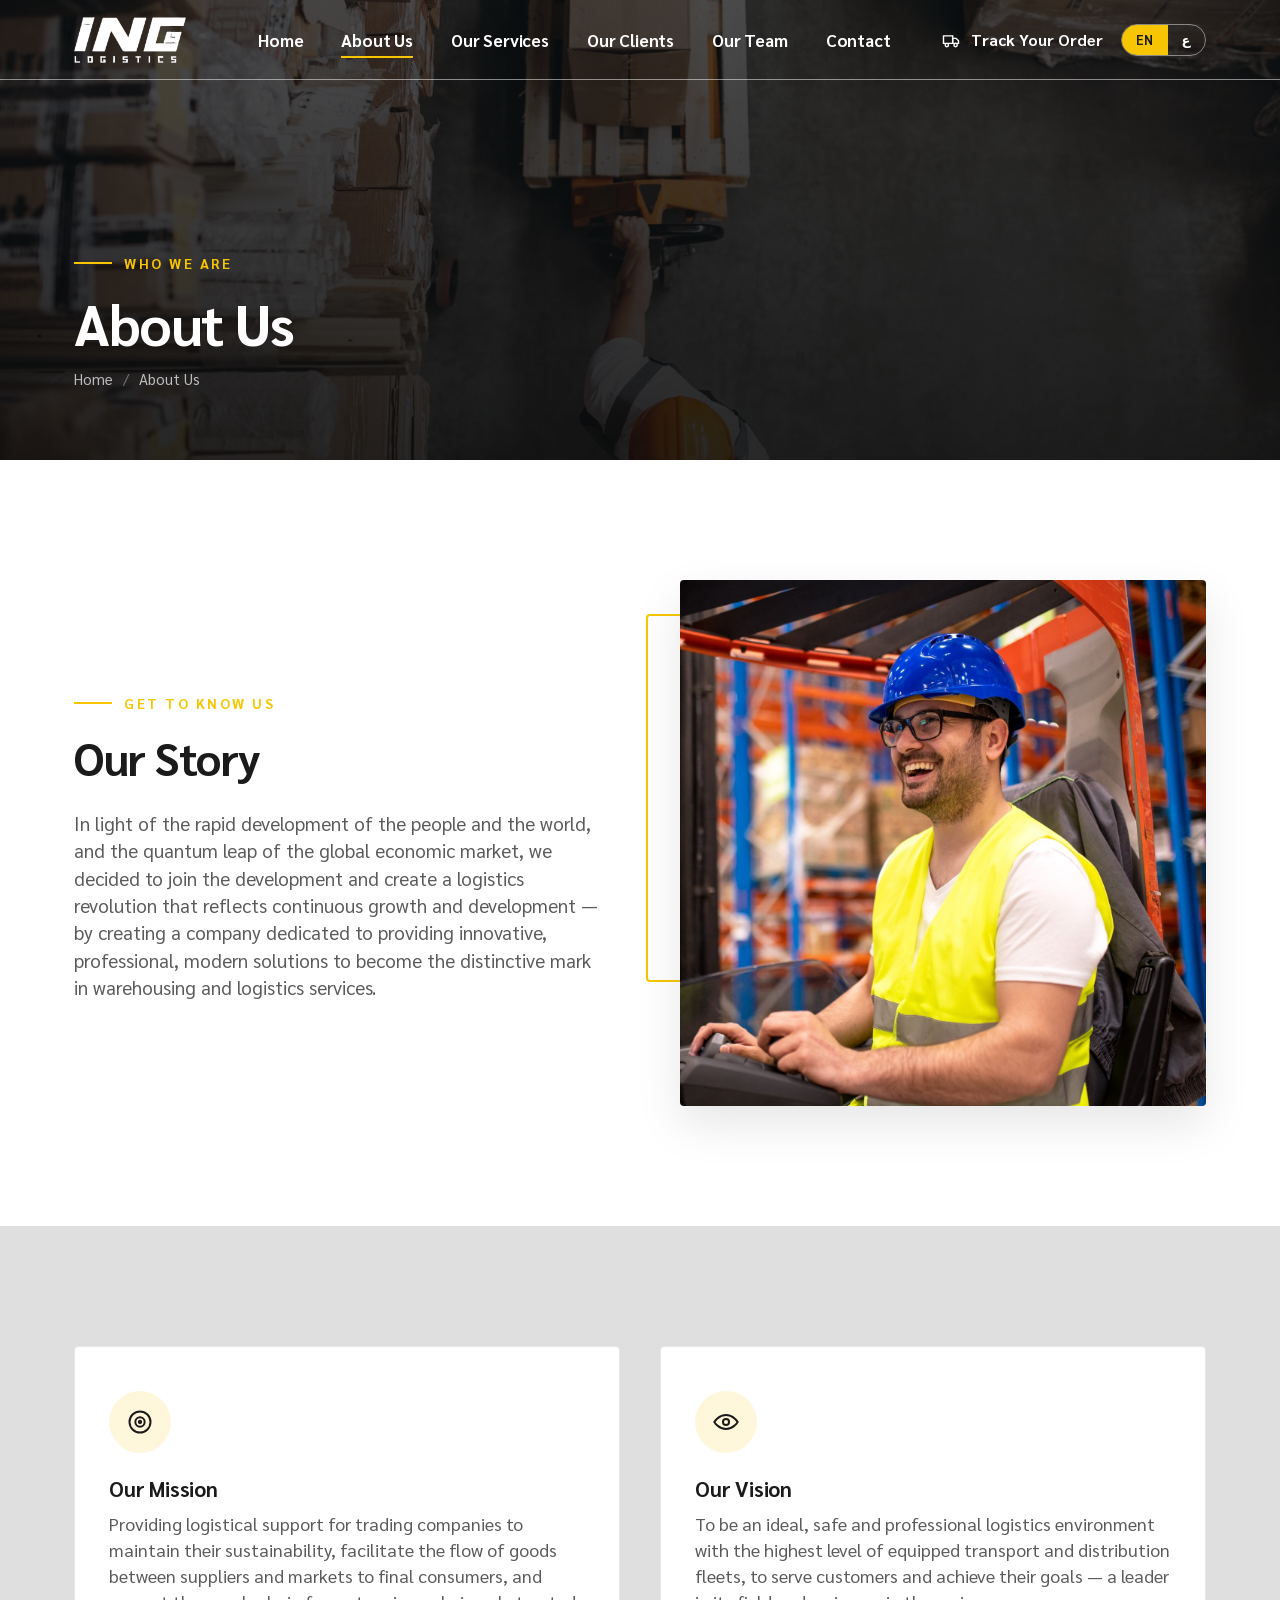
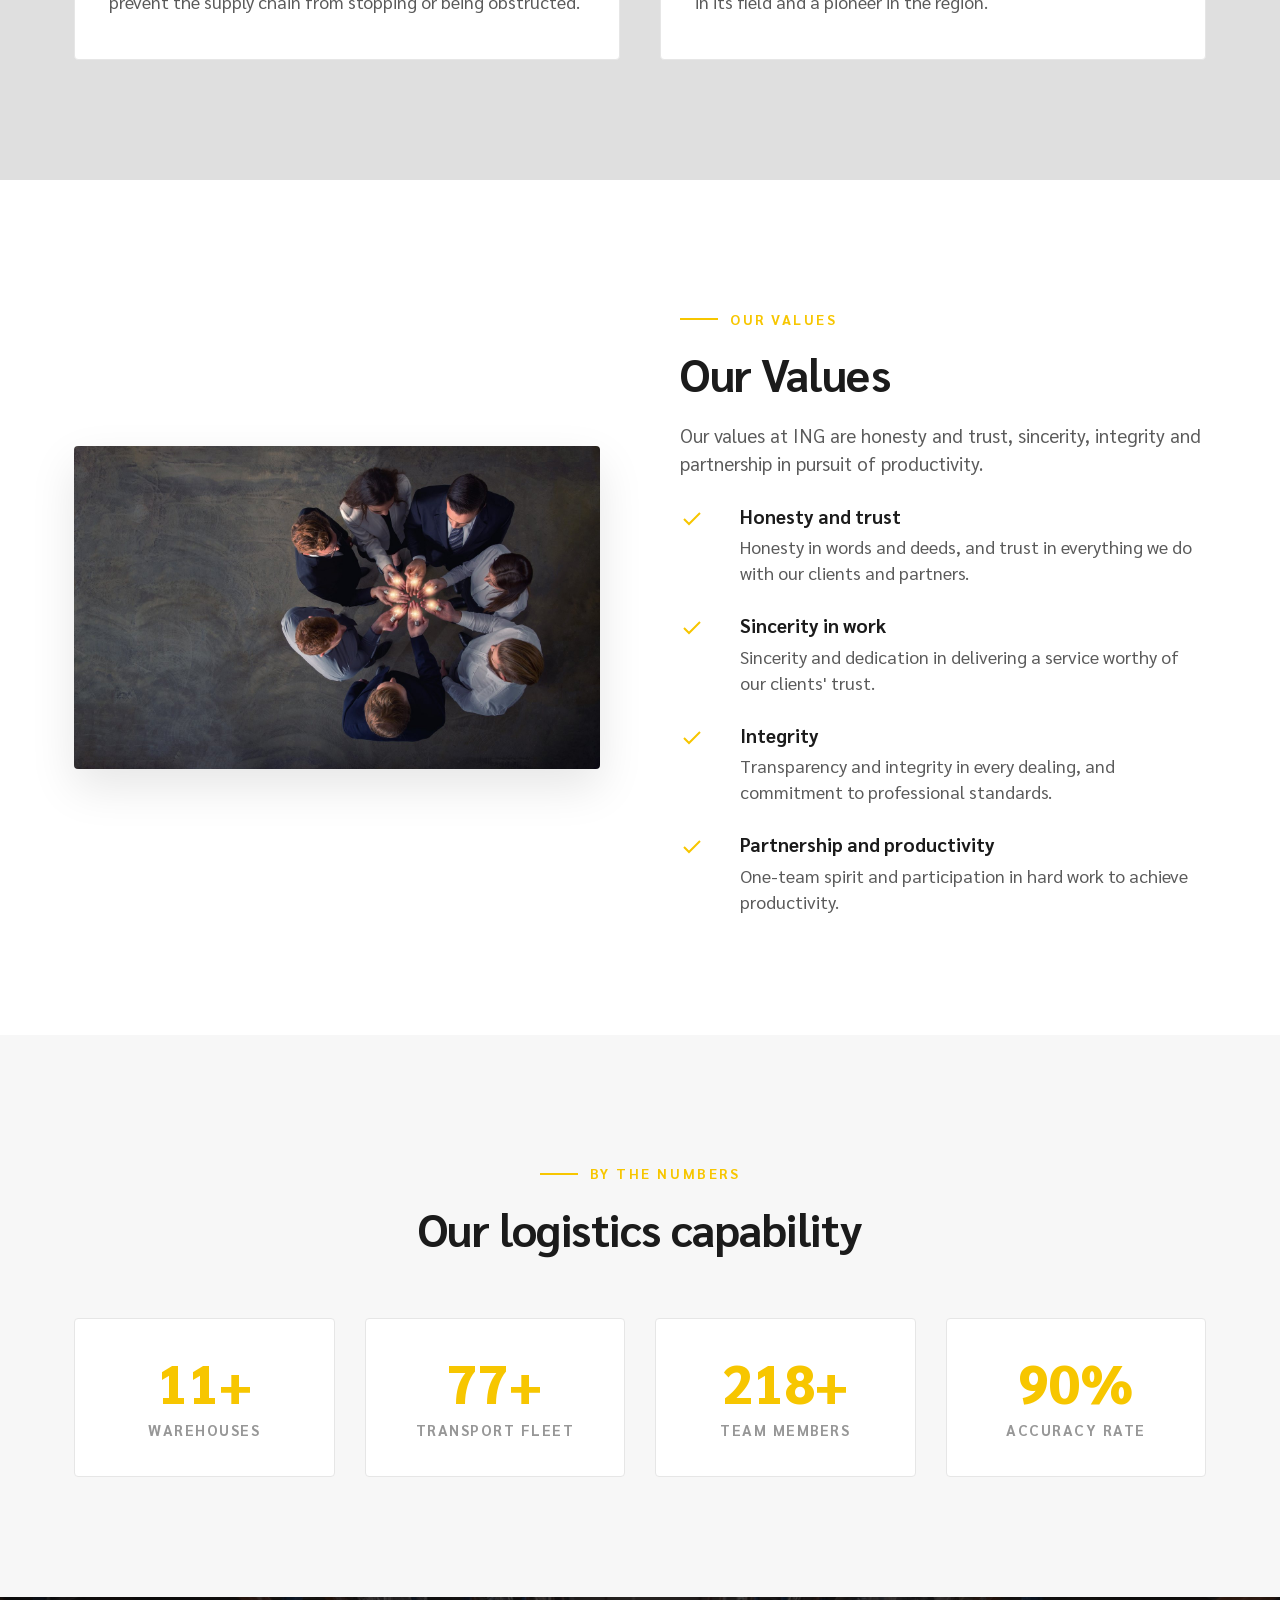
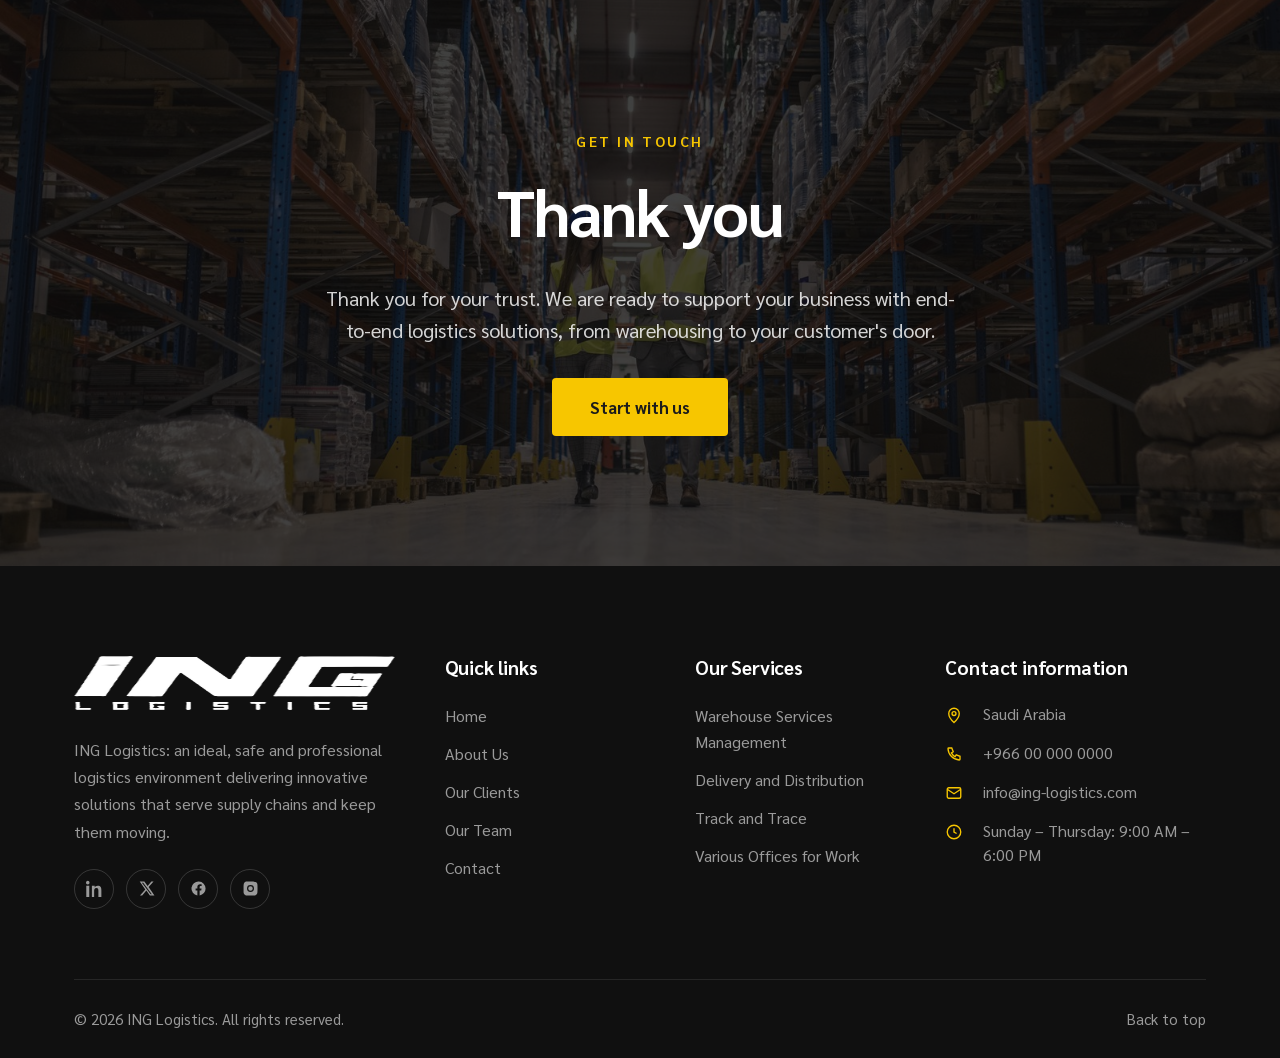
==== about-us.html @ fdd550eb "Rebuild ing-logistics.com as a static site from the company brochure Six dependency-free pages (no b" ====
<!DOCTYPE html>
<html lang="en" dir="ltr" data-lang="en">
<head>
<meta charset="utf-8">
<meta name="viewport" content="width=device-width, initial-scale=1">
<title>About Us — ING Logistics</title>
<meta name="description" content="The story, mission, vision and values behind ING Logistics: honest, professional and safe logistics services.">
<link rel="icon" href="assets/logo/favicon.png" type="image/png">
<link rel="apple-touch-icon" href="assets/logo/favicon.png">
<link rel="stylesheet" href="assets/css/fonts-sarabun.css">
<link rel="stylesheet" href="assets/css/fonts-cairo.css">
<link rel="stylesheet" href="assets/css/style.css">
</head>
<body>

<a class="skip-link" href="#main" data-i18n="nav.skip">Skip to content</a>

<!-- ============================== HEADER ============================== -->
<header class="header">
  <div class="header__inner">
    <a class="header__logo" href="index.html" aria-label="ING Logistics — home">
      <img class="logo-light" src="assets/logo/ing-logo-light.png" alt="ING Logistics" width="389" height="160">
      <img class="logo-dark" src="assets/logo/ing-logo-dark.png" alt="" width="389" height="160" aria-hidden="true">
    </a>

    <nav class="nav" aria-label="Primary">
      <ul class="nav__list">
        <li class="nav__item"><a class="nav__link" href="index.html" data-i18n="nav.home">Home</a></li>
        <li class="nav__item is-current"><a class="nav__link" href="about-us.html" data-i18n="nav.about">About Us</a></li>
        <li class="nav__item"><a class="nav__link" href="our-services.html" data-i18n="nav.services">Our Services</a></li>
        <li class="nav__item"><a class="nav__link" href="our-clients.html" data-i18n="nav.clients">Our Clients</a></li>
        <li class="nav__item"><a class="nav__link" href="our-team.html" data-i18n="nav.team">Our Team</a></li>
        <li class="nav__item"><a class="nav__link" href="get-in-touch.html" data-i18n="nav.contact">Contact</a></li>
      </ul>
    </nav>

    <div class="header__actions">
      <div class="header__action header__action--track" tabindex="0" role="button" aria-haspopup="true">
        <svg viewBox="0 0 24 24" fill="none" stroke="currentColor" stroke-width="1.7" aria-hidden="true">
          <path d="M3 7h11v9H3z"/><path d="M14 10h4l3 3v3h-7z"/><circle cx="7" cy="18" r="2"/><circle cx="17.5" cy="18" r="2"/>
        </svg>
        <span data-i18n="header.track">Track Your Order</span>
        <div class="track-panel">
          <strong class="track-panel__title" data-i18n="header.trackTitle">Track your order</strong>
          <p data-i18n="header.trackText">Follow your shipment from receipt to delivery.</p>
          <form class="form" onsubmit="return false">
            <label class="field">
              <span class="visually-hidden" data-i18n="header.trackTitle">Track your order</span>
              <input type="text" placeholder="Tracking number" data-i18n-placeholder="header.trackPlaceholder">
            </label>
            <button class="btn" type="submit" data-i18n="header.trackButton">Track now</button>
          </form>
        </div>
      </div>

      <div class="lang-toggle" role="group" aria-label="Language">
        <button type="button" data-lang-btn="en" aria-pressed="true" data-i18n-aria="header.langLabel">EN</button>
        <button type="button" data-lang-btn="ar" aria-pressed="false">ع</button>
      </div>

      <button class="header__burger" type="button" aria-expanded="false" aria-label="Menu" data-i18n-aria="nav.menu">
        <span></span><span></span><span></span>
      </button>
    </div>
  </div>
</header>

<main id="main">

  <section class="page-head" style="background-image:url('assets/img/services-hero.jpg')">
    <div class="page-head__inner container">
      <span class="eyebrow" data-i18n="about.eyebrow">Who we are</span>
      <h1 class="page-head__title" data-i18n="about.title">About Us</h1>
      <nav class="breadcrumb" aria-label="Breadcrumb">
        <a href="index.html" data-i18n="breadcrumb.home">Home</a>
        <span class="breadcrumb__sep">/</span>
        <span aria-current="page" data-i18n="about.title">About Us</span>
      </nav>
    </div>
  </section>

  <section class="section">
    <div class="container">
      <div class="split split--reverse">
        <div class="split__media split__media--offset" data-reveal>
          <img src="assets/img/story.jpg" alt="ING Logistics operations" width="1400" height="1400" loading="lazy">
        </div>
        <div class="split__body" data-reveal data-reveal-delay="120">
          <div class="section-head">
            <span class="eyebrow" data-i18n="story.eyebrow">Get to know us</span>
            <h2 data-i18n="story.title">Our Story</h2>
          </div>
          <p data-i18n="story.text">In light of the rapid development of the people and the world, and the quantum leap of the global economic market, we decided to join the development and create a logistics revolution that reflects continuous growth and development — by creating a company dedicated to providing innovative, professional, modern solutions to become the distinctive mark in warehousing and logistics services.</p>
        </div>
      </div>
    </div>
  </section>
  <section class="section section--band">
    <div class="container">
      <div class="cards" style="grid-template-columns:repeat(2,1fr);gap:40px">
        <article class="card" data-reveal>
          <div class="card__icon">
            <svg viewBox="0 0 24 24" fill="none" stroke="currentColor" stroke-width="1.7" aria-hidden="true">
              <circle cx="12" cy="12" r="9"/><circle cx="12" cy="12" r="4"/><circle cx="12" cy="12" r="1" fill="currentColor"/>
            </svg>
          </div>
          <h3 data-i18n="mission.title">Our Mission</h3>
          <p data-i18n="mission.text">Providing logistical support for trading companies to maintain their sustainability, facilitate the flow of goods between suppliers and markets to final consumers, and prevent the supply chain from stopping or being obstructed.</p>
        </article>
        <article class="card" data-reveal data-reveal-delay="120">
          <div class="card__icon">
            <svg viewBox="0 0 24 24" fill="none" stroke="currentColor" stroke-width="1.7" aria-hidden="true">
              <path d="M2 12s3.6-6 10-6 10 6 10 6-3.6 6-10 6-10-6-10-6z"/><circle cx="12" cy="12" r="2.6"/>
            </svg>
          </div>
          <h3 data-i18n="vision.title">Our Vision</h3>
          <p data-i18n="vision.text">To be an ideal, safe and professional logistics environment with the highest level of equipped transport and distribution fleets, to serve customers and achieve their goals — a leader in its field and a pioneer in the region.</p>
        </article>
      </div>
    </div>
  </section>
  <section class="section">
    <div class="container">
      <div class="split">
        <div class="split__media" data-reveal>
          <img src="assets/img/values.jpg" alt="Warehouse operations at ING Logistics" width="1920" height="1177" loading="lazy">
        </div>
        <div class="split__body" data-reveal data-reveal-delay="120">
          <div class="section-head">
            <span class="eyebrow" data-i18n="values.eyebrow">Our Values</span>
            <h2 data-i18n="values.title">Our Values</h2>
            <p data-i18n="values.text">Our values at ING are honesty and trust, sincerity, integrity and partnership in pursuit of productivity.</p>
          </div>
          <ul class="value-list">
            <li>
              <svg viewBox="0 0 24 24" fill="none" stroke="currentColor" stroke-width="2" aria-hidden="true"><path d="M20 6L9 17l-5-5"/></svg>
              <div><strong data-i18n="values.item1.title">Honesty and trust</strong>
              <span data-i18n="values.item1.text">Honesty in words and deeds, and trust in everything we do with our clients and partners.</span></div>
            </li>
            <li>
              <svg viewBox="0 0 24 24" fill="none" stroke="currentColor" stroke-width="2" aria-hidden="true"><path d="M20 6L9 17l-5-5"/></svg>
              <div><strong data-i18n="values.item2.title">Sincerity in work</strong>
              <span data-i18n="values.item2.text">Sincerity and dedication in delivering a service worthy of our clients' trust.</span></div>
            </li>
            <li>
              <svg viewBox="0 0 24 24" fill="none" stroke="currentColor" stroke-width="2" aria-hidden="true"><path d="M20 6L9 17l-5-5"/></svg>
              <div><strong data-i18n="values.item3.title">Integrity</strong>
              <span data-i18n="values.item3.text">Transparency and integrity in every dealing, and commitment to professional standards.</span></div>
            </li>
            <li>
              <svg viewBox="0 0 24 24" fill="none" stroke="currentColor" stroke-width="2" aria-hidden="true"><path d="M20 6L9 17l-5-5"/></svg>
              <div><strong data-i18n="values.item4.title">Partnership and productivity</strong>
              <span data-i18n="values.item4.text">One-team spirit and participation in hard work to achieve productivity.</span></div>
            </li>
          </ul>
        </div>
      </div>
    </div>
  </section>
  <section class="section section--soft">
    <div class="container">
      <div class="section-head section-head--center" data-reveal>
        <span class="eyebrow" data-i18n="stats.eyebrow">By the numbers</span>
        <h2 data-i18n="stats.title">Our logistics capability</h2>
      </div>
      <div class="stats">
        <div class="stat" data-reveal>
          <div class="stat__value"><span data-count-to="12"></span><span>+</span></div>
          <div class="stat__label" data-i18n="stats.value1">Warehouses</div>
        </div>
        <div class="stat" data-reveal data-reveal-delay="90">
          <div class="stat__value"><span data-count-to="85"></span><span>+</span></div>
          <div class="stat__label" data-i18n="stats.value2">Transport fleet</div>
        </div>
        <div class="stat" data-reveal data-reveal-delay="180">
          <div class="stat__value"><span data-count-to="240"></span><span>+</span></div>
          <div class="stat__label" data-i18n="stats.value3">Team members</div>
        </div>
        <div class="stat" data-reveal data-reveal-delay="270">
          <div class="stat__value"><span data-count-to="99"></span><span>%</span></div>
          <div class="stat__label" data-i18n="stats.value4">Accuracy rate</div>
        </div>
      </div>
    </div>
  </section>
  <section class="band" style="background-image:url('assets/img/cta.jpg')">
    <div class="band__inner container" data-reveal>
      <span class="eyebrow eyebrow--plain" data-i18n="contact.eyebrow">Get in touch</span>
      <blockquote data-i18n="cta.title" style="font-size:64px">Thank you</blockquote>
      <p class="lead" style="color:rgba(255,255,255,.82);max-width:640px;margin:0 auto 32px" data-i18n="cta.text">Thank you for your trust. We are ready to support your business with end-to-end logistics solutions, from warehousing to your customer's door.</p>
      <a class="btn" href="get-in-touch.html" data-i18n="cta.button">Start with us</a>
    </div>
  </section>
</main>

<!-- ============================== FOOTER ============================== -->
<footer class="footer">
  <div class="container">
    <div class="footer__grid">
      <div>
        <img class="footer__logo" src="assets/logo/ing-logo-light.png" alt="ING Logistics" width="389" height="160" loading="lazy">
        <p data-i18n="footer.about">ING Logistics: an ideal, safe and professional logistics environment delivering innovative solutions that serve supply chains and keep them moving.</p>
        <div class="socials" style="margin-top:24px">
          <a href="#" aria-label="LinkedIn"><svg viewBox="0 0 24 24" fill="currentColor" aria-hidden="true"><path d="M4.98 3.5A2.5 2.5 0 1 1 0 3.5a2.5 2.5 0 0 1 4.98 0zM.4 8.2h4.2V24H.4zM8.3 8.2h4v2.2h.1c.6-1.1 2-2.4 4.1-2.4 4.4 0 5.2 2.9 5.2 6.6V24h-4.2v-8.3c0-2 0-4.5-2.8-4.5s-3.2 2.2-3.2 4.4V24H8.3z"/></svg></a>
          <a href="#" aria-label="X"><svg viewBox="0 0 24 24" fill="currentColor" aria-hidden="true"><path d="M18.9 2H22l-7 8 8.2 12h-6.4l-5-7.3L5.9 22H2.8l7.5-8.6L2.4 2h6.6l4.5 6.6zM17.8 20h1.7L7.3 3.8H5.5z"/></svg></a>
          <a href="#" aria-label="Facebook"><svg viewBox="0 0 24 24" fill="currentColor" aria-hidden="true"><path d="M22 12a10 10 0 1 0-11.6 9.9v-7H7.9V12h2.5V9.8c0-2.5 1.5-3.9 3.8-3.9 1.1 0 2.2.2 2.2.2v2.4h-1.2c-1.2 0-1.6.8-1.6 1.6V12h2.7l-.4 2.9h-2.3v7A10 10 0 0 0 22 12z"/></svg></a>
          <a href="#" aria-label="Instagram"><svg viewBox="0 0 24 24" fill="currentColor" aria-hidden="true"><path d="M12 2.2c3.2 0 3.6 0 4.9.1 1.2.1 1.8.3 2.2.4.6.2 1 .5 1.4.9.4.4.7.8.9 1.4.2.4.3 1 .4 2.2.1 1.3.1 1.7.1 4.9s0 3.6-.1 4.9c-.1 1.2-.3 1.8-.4 2.2-.2.6-.5 1-.9 1.4-.4.4-.8.7-1.4.9-.4.2-1 .3-2.2.4-1.3.1-1.7.1-4.9.1s-3.6 0-4.9-.1c-1.2-.1-1.8-.3-2.2-.4-.6-.2-1-.5-1.4-.9-.4-.4-.7-.8-.9-1.4-.2-.4-.3-1-.4-2.2C2.2 15.6 2.2 15.2 2.2 12s0-3.6.1-4.9c.1-1.2.3-1.8.4-2.2.2-.6.5-1 .9-1.4.4-.4.8-.7 1.4-.9.4-.2 1-.3 2.2-.4C8.4 2.2 8.8 2.2 12 2.2zm0 4.9a4.9 4.9 0 1 0 0 9.8 4.9 4.9 0 0 0 0-9.8zm0 8.1a3.2 3.2 0 1 1 0-6.4 3.2 3.2 0 0 1 0 6.4zm6.2-8.3a1.1 1.1 0 1 1-2.3 0 1.1 1.1 0 0 1 2.3 0z"/></svg></a>
        </div>
      </div>

      <div>
        <h3 data-i18n="footer.linksTitle">Quick links</h3>
        <ul class="footer__links">
          <li><a href="index.html" data-i18n="nav.home">Home</a></li>
          <li><a href="about-us.html" data-i18n="nav.about">About Us</a></li>
          <li><a href="our-clients.html" data-i18n="nav.clients">Our Clients</a></li>
          <li><a href="our-team.html" data-i18n="nav.team">Our Team</a></li>
          <li><a href="get-in-touch.html" data-i18n="nav.contact">Contact</a></li>
        </ul>
      </div>

      <div>
        <h3 data-i18n="footer.servicesTitle">Our Services</h3>
        <ul class="footer__links">
          <li><a href="our-services.html#warehouse" data-i18n="warehouse.title">Warehouse Services Management</a></li>
          <li><a href="our-services.html#delivery" data-i18n="delivery.title">Delivery and Distribution</a></li>
          <li><a href="our-services.html#track" data-i18n="track.title">Track and Trace</a></li>
          <li><a href="our-services.html#offices" data-i18n="offices.title">Various Offices for Work</a></li>
        </ul>
      </div>

      <div>
        <h3 data-i18n="footer.contactTitle">Contact information</h3>
        <ul class="footer__contact">
          <li>
            <svg viewBox="0 0 24 24" fill="none" stroke="currentColor" stroke-width="1.8" aria-hidden="true"><path d="M12 22s7-6.2 7-12a7 7 0 1 0-14 0c0 5.8 7 12 7 12z"/><circle cx="12" cy="10" r="2.6"/></svg>
            <span data-i18n="contact.address">Saudi Arabia</span>
          </li>
          <li>
            <svg viewBox="0 0 24 24" fill="none" stroke="currentColor" stroke-width="1.8" aria-hidden="true"><path d="M5 4h4l2 5-2.5 1.5a12 12 0 0 0 5 5L15 13l5 2v4a1 1 0 0 1-1 1A16 16 0 0 1 4 5a1 1 0 0 1 1-1z"/></svg>
            <a href="tel:+966000000000" dir="ltr">+966 00 000 0000</a>
          </li>
          <li>
            <svg viewBox="0 0 24 24" fill="none" stroke="currentColor" stroke-width="1.8" aria-hidden="true"><rect x="3" y="5" width="18" height="14" rx="2"/><path d="M3 7l9 6 9-6"/></svg>
            <a href="mailto:info@ing-logistics.com" dir="ltr">info@ing-logistics.com</a>
          </li>
          <li>
            <svg viewBox="0 0 24 24" fill="none" stroke="currentColor" stroke-width="1.8" aria-hidden="true"><circle cx="12" cy="12" r="9"/><path d="M12 7v5l3.5 2"/></svg>
            <span data-i18n="contact.hours">Sunday – Thursday: 9:00 AM – 6:00 PM</span>
          </li>
        </ul>
      </div>
    </div>

    <div class="footer__bottom">
      <span>&copy; <span data-year>2026</span> ING Logistics. <span data-i18n="footer.copyright">All rights reserved.</span></span>
      <a href="#main" data-i18n="footer.backToTop">Back to top</a>
    </div>
  </div>
</footer>

<button class="to-top" type="button" aria-label="Back to top" data-i18n-aria="footer.backToTop">
  <svg viewBox="0 0 24 24" fill="none" stroke="currentColor" stroke-width="2" aria-hidden="true"><path d="M12 19V5M5 12l7-7 7 7"/></svg>
</button>

<script src="assets/js/i18n.js"></script>
<script src="assets/js/main.js"></script>
</body>
</html>
---- assets/css/fonts-sarabun.css ----
@font-face {
  font-family: 'Sarabun';
  font-style: normal;
  font-weight: 300;
  font-display: swap;
  src: url(../fonts/sarabun/sarabun-00.woff2) format('woff2');
  unicode-range: U+02D7, U+0303, U+0331, U+0E01-0E5B, U+200C-200D, U+25CC;
}
@font-face {
  font-family: 'Sarabun';
  font-style: normal;
  font-weight: 300;
  font-display: swap;
  src: url(../fonts/sarabun/sarabun-01.woff2) format('woff2');
  unicode-range: U+0102-0103, U+0110-0111, U+0128-0129, U+0168-0169, U+01A0-01A1, U+01AF-01B0, U+0300-0301, U+0303-0304, U+0308-0309, U+0323, U+0329, U+1EA0-1EF9, U+20AB;
}
@font-face {
  font-family: 'Sarabun';
  font-style: normal;
  font-weight: 300;
  font-display: swap;
  src: url(../fonts/sarabun/sarabun-02.woff2) format('woff2');
  unicode-range: U+0100-02BA, U+02BD-02C5, U+02C7-02CC, U+02CE-02D7, U+02DD-02FF, U+0304, U+0308, U+0329, U+1D00-1DBF, U+1E00-1E9F, U+1EF2-1EFF, U+2020, U+20A0-20AB, U+20AD-20C0, U+2113, U+2C60-2C7F, U+A720-A7FF;
}
@font-face {
  font-family: 'Sarabun';
  font-style: normal;
  font-weight: 300;
  font-display: swap;
  src: url(../fonts/sarabun/sarabun-03.woff2) format('woff2');
  unicode-range: U+0000-00FF, U+0131, U+0152-0153, U+02BB-02BC, U+02C6, U+02DA, U+02DC, U+0304, U+0308, U+0329, U+2000-206F, U+20AC, U+2122, U+2191, U+2193, U+2212, U+2215, U+FEFF, U+FFFD;
}
@font-face {
  font-family: 'Sarabun';
  font-style: normal;
  font-weight: 400;
  font-display: swap;
  src: url(../fonts/sarabun/sarabun-04.woff2) format('woff2');
  unicode-range: U+02D7, U+0303, U+0331, U+0E01-0E5B, U+200C-200D, U+25CC;
}
@font-face {
  font-family: 'Sarabun';
  font-style: normal;
  font-weight: 400;
  font-display: swap;
  src: url(../fonts/sarabun/sarabun-05.woff2) format('woff2');
  unicode-range: U+0102-0103, U+0110-0111, U+0128-0129, U+0168-0169, U+01A0-01A1, U+01AF-01B0, U+0300-0301, U+0303-0304, U+0308-0309, U+0323, U+0329, U+1EA0-1EF9, U+20AB;
}
@font-face {
  font-family: 'Sarabun';
  font-style: normal;
  font-weight: 400;
  font-display: swap;
  src: url(../fonts/sarabun/sarabun-06.woff2) format('woff2');
  unicode-range: U+0100-02BA, U+02BD-02C5, U+02C7-02CC, U+02CE-02D7, U+02DD-02FF, U+0304, U+0308, U+0329, U+1D00-1DBF, U+1E00-1E9F, U+1EF2-1EFF, U+2020, U+20A0-20AB, U+20AD-20C0, U+2113, U+2C60-2C7F, U+A720-A7FF;
}
@font-face {
  font-family: 'Sarabun';
  font-style: normal;
  font-weight: 400;
  font-display: swap;
  src: url(../fonts/sarabun/sarabun-07.woff2) format('woff2');
  unicode-range: U+0000-00FF, U+0131, U+0152-0153, U+02BB-02BC, U+02C6, U+02DA, U+02DC, U+0304, U+0308, U+0329, U+2000-206F, U+20AC, U+2122, U+2191, U+2193, U+2212, U+2215, U+FEFF, U+FFFD;
}
@font-face {
  font-family: 'Sarabun';
  font-style: normal;
  font-weight: 500;
  font-display: swap;
  src: url(../fonts/sarabun/sarabun-08.woff2) format('woff2');
  unicode-range: U+02D7, U+0303, U+0331, U+0E01-0E5B, U+200C-200D, U+25CC;
}
@font-face {
  font-family: 'Sarabun';
  font-style: normal;
  font-weight: 500;
  font-display: swap;
  src: url(../fonts/sarabun/sarabun-09.woff2) format('woff2');
  unicode-range: U+0102-0103, U+0110-0111, U+0128-0129, U+0168-0169, U+01A0-01A1, U+01AF-01B0, U+0300-0301, U+0303-0304, U+0308-0309, U+0323, U+0329, U+1EA0-1EF9, U+20AB;
}
@font-face {
  font-family: 'Sarabun';
  font-style: normal;
  font-weight: 500;
  font-display: swap;
  src: url(../fonts/sarabun/sarabun-10.woff2) format('woff2');
  unicode-range: U+0100-02BA, U+02BD-02C5, U+02C7-02CC, U+02CE-02D7, U+02DD-02FF, U+0304, U+0308, U+0329, U+1D00-1DBF, U+1E00-1E9F, U+1EF2-1EFF, U+2020, U+20A0-20AB, U+20AD-20C0, U+2113, U+2C60-2C7F, U+A720-A7FF;
}
@font-face {
  font-family: 'Sarabun';
  font-style: normal;
  font-weight: 500;
  font-display: swap;
  src: url(../fonts/sarabun/sarabun-11.woff2) format('woff2');
  unicode-range: U+0000-00FF, U+0131, U+0152-0153, U+02BB-02BC, U+02C6, U+02DA, U+02DC, U+0304, U+0308, U+0329, U+2000-206F, U+20AC, U+2122, U+2191, U+2193, U+2212, U+2215, U+FEFF, U+FFFD;
}
@font-face {
  font-family: 'Sarabun';
  font-style: normal;
  font-weight: 600;
  font-display: swap;
  src: url(../fonts/sarabun/sarabun-12.woff2) format('woff2');
  unicode-range: U+02D7, U+0303, U+0331, U+0E01-0E5B, U+200C-200D, U+25CC;
}
@font-face {
  font-family: 'Sarabun';
  font-style: normal;
  font-weight: 600;
  font-display: swap;
  src: url(../fonts/sarabun/sarabun-13.woff2) format('woff2');
  unicode-range: U+0102-0103, U+0110-0111, U+0128-0129, U+0168-0169, U+01A0-01A1, U+01AF-01B0, U+0300-0301, U+0303-0304, U+0308-0309, U+0323, U+0329, U+1EA0-1EF9, U+20AB;
}
@font-face {
  font-family: 'Sarabun';
  font-style: normal;
  font-weight: 600;
  font-display: swap;
  src: url(../fonts/sarabun/sarabun-14.woff2) format('woff2');
  unicode-range: U+0100-02BA, U+02BD-02C5, U+02C7-02CC, U+02CE-02D7, U+02DD-02FF, U+0304, U+0308, U+0329, U+1D00-1DBF, U+1E00-1E9F, U+1EF2-1EFF, U+2020, U+20A0-20AB, U+20AD-20C0, U+2113, U+2C60-2C7F, U+A720-A7FF;
}
@font-face {
  font-family: 'Sarabun';
  font-style: normal;
  font-weight: 600;
  font-display: swap;
  src: url(../fonts/sarabun/sarabun-15.woff2) format('woff2');
  unicode-range: U+0000-00FF, U+0131, U+0152-0153, U+02BB-02BC, U+02C6, U+02DA, U+02DC, U+0304, U+0308, U+0329, U+2000-206F, U+20AC, U+2122, U+2191, U+2193, U+2212, U+2215, U+FEFF, U+FFFD;
}
@font-face {
  font-family: 'Sarabun';
  font-style: normal;
  font-weight: 700;
  font-display: swap;
  src: url(../fonts/sarabun/sarabun-16.woff2) format('woff2');
  unicode-range: U+02D7, U+0303, U+0331, U+0E01-0E5B, U+200C-200D, U+25CC;
}
@font-face {
  font-family: 'Sarabun';
  font-style: normal;
  font-weight: 700;
  font-display: swap;
  src: url(../fonts/sarabun/sarabun-17.woff2) format('woff2');
  unicode-range: U+0102-0103, U+0110-0111, U+0128-0129, U+0168-0169, U+01A0-01A1, U+01AF-01B0, U+0300-0301, U+0303-0304, U+0308-0309, U+0323, U+0329, U+1EA0-1EF9, U+20AB;
}
@font-face {
  font-family: 'Sarabun';
  font-style: normal;
  font-weight: 700;
  font-display: swap;
  src: url(../fonts/sarabun/sarabun-18.woff2) format('woff2');
  unicode-range: U+0100-02BA, U+02BD-02C5, U+02C7-02CC, U+02CE-02D7, U+02DD-02FF, U+0304, U+0308, U+0329, U+1D00-1DBF, U+1E00-1E9F, U+1EF2-1EFF, U+2020, U+20A0-20AB, U+20AD-20C0, U+2113, U+2C60-2C7F, U+A720-A7FF;
}
@font-face {
  font-family: 'Sarabun';
  font-style: normal;
  font-weight: 700;
  font-display: swap;
  src: url(../fonts/sarabun/sarabun-19.woff2) format('woff2');
  unicode-range: U+0000-00FF, U+0131, U+0152-0153, U+02BB-02BC, U+02C6, U+02DA, U+02DC, U+0304, U+0308, U+0329, U+2000-206F, U+20AC, U+2122, U+2191, U+2193, U+2212, U+2215, U+FEFF, U+FFFD;
}
@font-face {
  font-family: 'Sarabun';
  font-style: normal;
  font-weight: 800;
  font-display: swap;
  src: url(../fonts/sarabun/sarabun-20.woff2) format('woff2');
  unicode-range: U+02D7, U+0303, U+0331, U+0E01-0E5B, U+200C-200D, U+25CC;
}
@font-face {
  font-family: 'Sarabun';
  font-style: normal;
  font-weight: 800;
  font-display: swap;
  src: url(../fonts/sarabun/sarabun-21.woff2) format('woff2');
  unicode-range: U+0102-0103, U+0110-0111, U+0128-0129, U+0168-0169, U+01A0-01A1, U+01AF-01B0, U+0300-0301, U+0303-0304, U+0308-0309, U+0323, U+0329, U+1EA0-1EF9, U+20AB;
}
@font-face {
  font-family: 'Sarabun';
  font-style: normal;
  font-weight: 800;
  font-display: swap;
  src: url(../fonts/sarabun/sarabun-22.woff2) format('woff2');
  unicode-range: U+0100-02BA, U+02BD-02C5, U+02C7-02CC, U+02CE-02D7, U+02DD-02FF, U+0304, U+0308, U+0329, U+1D00-1DBF, U+1E00-1E9F, U+1EF2-1EFF, U+2020, U+20A0-20AB, U+20AD-20C0, U+2113, U+2C60-2C7F, U+A720-A7FF;
}
@font-face {
  font-family: 'Sarabun';
  font-style: normal;
  font-weight: 800;
  font-display: swap;
  src: url(../fonts/sarabun/sarabun-23.woff2) format('woff2');
  unicode-range: U+0000-00FF, U+0131, U+0152-0153, U+02BB-02BC, U+02C6, U+02DA, U+02DC, U+0304, U+0308, U+0329, U+2000-206F, U+20AC, U+2122, U+2191, U+2193, U+2212, U+2215, U+FEFF, U+FFFD;
}
---- assets/css/fonts-cairo.css ----
@font-face {
  font-family: 'Cairo';
  font-style: normal;
  font-weight: 300;
  font-display: swap;
  src: url(../fonts/cairo/cairo-00.woff2) format('woff2');
  unicode-range: U+0600-06FF, U+0750-077F, U+0870-088E, U+0890-0891, U+0897-08E1, U+08E3-08FF, U+200C-200E, U+2010-2011, U+204F, U+2E41, U+FB50-FDFF, U+FE70-FE74, U+FE76-FEFC, U+102E0-102FB, U+10E60-10E7E, U+10EC2-10EC4, U+10EFC-10EFF, U+1EE00-1EE03, U+1EE05-1EE1F, U+1EE21-1EE22, U+1EE24, U+1EE27, U+1EE29-1EE32, U+1EE34-1EE37, U+1EE39, U+1EE3B, U+1EE42, U+1EE47, U+1EE49, U+1EE4B, U+1EE4D-1EE4F, U+1EE51-1EE52, U+1EE54, U+1EE57, U+1EE59, U+1EE5B, U+1EE5D, U+1EE5F, U+1EE61-1EE62, U+1EE64, U+1EE67-1EE6A, U+1EE6C-1EE72, U+1EE74-1EE77, U+1EE79-1EE7C, U+1EE7E, U+1EE80-1EE89, U+1EE8B-1EE9B, U+1EEA1-1EEA3, U+1EEA5-1EEA9, U+1EEAB-1EEBB, U+1EEF0-1EEF1;
}
@font-face {
  font-family: 'Cairo';
  font-style: normal;
  font-weight: 300;
  font-display: swap;
  src: url(../fonts/cairo/cairo-01.woff2) format('woff2');
  unicode-range: U+0100-02BA, U+02BD-02C5, U+02C7-02CC, U+02CE-02D7, U+02DD-02FF, U+0304, U+0308, U+0329, U+1D00-1DBF, U+1E00-1E9F, U+1EF2-1EFF, U+2020, U+20A0-20AB, U+20AD-20C0, U+2113, U+2C60-2C7F, U+A720-A7FF;
}
@font-face {
  font-family: 'Cairo';
  font-style: normal;
  font-weight: 300;
  font-display: swap;
  src: url(../fonts/cairo/cairo-02.woff2) format('woff2');
  unicode-range: U+0000-00FF, U+0131, U+0152-0153, U+02BB-02BC, U+02C6, U+02DA, U+02DC, U+0304, U+0308, U+0329, U+2000-206F, U+20AC, U+2122, U+2191, U+2193, U+2212, U+2215, U+FEFF, U+FFFD;
}
@font-face {
  font-family: 'Cairo';
  font-style: normal;
  font-weight: 400;
  font-display: swap;
  src: url(../fonts/cairo/cairo-03.woff2) format('woff2');
  unicode-range: U+0600-06FF, U+0750-077F, U+0870-088E, U+0890-0891, U+0897-08E1, U+08E3-08FF, U+200C-200E, U+2010-2011, U+204F, U+2E41, U+FB50-FDFF, U+FE70-FE74, U+FE76-FEFC, U+102E0-102FB, U+10E60-10E7E, U+10EC2-10EC4, U+10EFC-10EFF, U+1EE00-1EE03, U+1EE05-1EE1F, U+1EE21-1EE22, U+1EE24, U+1EE27, U+1EE29-1EE32, U+1EE34-1EE37, U+1EE39, U+1EE3B, U+1EE42, U+1EE47, U+1EE49, U+1EE4B, U+1EE4D-1EE4F, U+1EE51-1EE52, U+1EE54, U+1EE57, U+1EE59, U+1EE5B, U+1EE5D, U+1EE5F, U+1EE61-1EE62, U+1EE64, U+1EE67-1EE6A, U+1EE6C-1EE72, U+1EE74-1EE77, U+1EE79-1EE7C, U+1EE7E, U+1EE80-1EE89, U+1EE8B-1EE9B, U+1EEA1-1EEA3, U+1EEA5-1EEA9, U+1EEAB-1EEBB, U+1EEF0-1EEF1;
}
@font-face {
  font-family: 'Cairo';
  font-style: normal;
  font-weight: 400;
  font-display: swap;
  src: url(../fonts/cairo/cairo-04.woff2) format('woff2');
  unicode-range: U+0100-02BA, U+02BD-02C5, U+02C7-02CC, U+02CE-02D7, U+02DD-02FF, U+0304, U+0308, U+0329, U+1D00-1DBF, U+1E00-1E9F, U+1EF2-1EFF, U+2020, U+20A0-20AB, U+20AD-20C0, U+2113, U+2C60-2C7F, U+A720-A7FF;
}
@font-face {
  font-family: 'Cairo';
  font-style: normal;
  font-weight: 400;
  font-display: swap;
  src: url(../fonts/cairo/cairo-05.woff2) format('woff2');
  unicode-range: U+0000-00FF, U+0131, U+0152-0153, U+02BB-02BC, U+02C6, U+02DA, U+02DC, U+0304, U+0308, U+0329, U+2000-206F, U+20AC, U+2122, U+2191, U+2193, U+2212, U+2215, U+FEFF, U+FFFD;
}
@font-face {
  font-family: 'Cairo';
  font-style: normal;
  font-weight: 500;
  font-display: swap;
  src: url(../fonts/cairo/cairo-06.woff2) format('woff2');
  unicode-range: U+0600-06FF, U+0750-077F, U+0870-088E, U+0890-0891, U+0897-08E1, U+08E3-08FF, U+200C-200E, U+2010-2011, U+204F, U+2E41, U+FB50-FDFF, U+FE70-FE74, U+FE76-FEFC, U+102E0-102FB, U+10E60-10E7E, U+10EC2-10EC4, U+10EFC-10EFF, U+1EE00-1EE03, U+1EE05-1EE1F, U+1EE21-1EE22, U+1EE24, U+1EE27, U+1EE29-1EE32, U+1EE34-1EE37, U+1EE39, U+1EE3B, U+1EE42, U+1EE47, U+1EE49, U+1EE4B, U+1EE4D-1EE4F, U+1EE51-1EE52, U+1EE54, U+1EE57, U+1EE59, U+1EE5B, U+1EE5D, U+1EE5F, U+1EE61-1EE62, U+1EE64, U+1EE67-1EE6A, U+1EE6C-1EE72, U+1EE74-1EE77, U+1EE79-1EE7C, U+1EE7E, U+1EE80-1EE89, U+1EE8B-1EE9B, U+1EEA1-1EEA3, U+1EEA5-1EEA9, U+1EEAB-1EEBB, U+1EEF0-1EEF1;
}
@font-face {
  font-family: 'Cairo';
  font-style: normal;
  font-weight: 500;
  font-display: swap;
  src: url(../fonts/cairo/cairo-07.woff2) format('woff2');
  unicode-range: U+0100-02BA, U+02BD-02C5, U+02C7-02CC, U+02CE-02D7, U+02DD-02FF, U+0304, U+0308, U+0329, U+1D00-1DBF, U+1E00-1E9F, U+1EF2-1EFF, U+2020, U+20A0-20AB, U+20AD-20C0, U+2113, U+2C60-2C7F, U+A720-A7FF;
}
@font-face {
  font-family: 'Cairo';
  font-style: normal;
  font-weight: 500;
  font-display: swap;
  src: url(../fonts/cairo/cairo-08.woff2) format('woff2');
  unicode-range: U+0000-00FF, U+0131, U+0152-0153, U+02BB-02BC, U+02C6, U+02DA, U+02DC, U+0304, U+0308, U+0329, U+2000-206F, U+20AC, U+2122, U+2191, U+2193, U+2212, U+2215, U+FEFF, U+FFFD;
}
@font-face {
  font-family: 'Cairo';
  font-style: normal;
  font-weight: 600;
  font-display: swap;
  src: url(../fonts/cairo/cairo-09.woff2) format('woff2');
  unicode-range: U+0600-06FF, U+0750-077F, U+0870-088E, U+0890-0891, U+0897-08E1, U+08E3-08FF, U+200C-200E, U+2010-2011, U+204F, U+2E41, U+FB50-FDFF, U+FE70-FE74, U+FE76-FEFC, U+102E0-102FB, U+10E60-10E7E, U+10EC2-10EC4, U+10EFC-10EFF, U+1EE00-1EE03, U+1EE05-1EE1F, U+1EE21-1EE22, U+1EE24, U+1EE27, U+1EE29-1EE32, U+1EE34-1EE37, U+1EE39, U+1EE3B, U+1EE42, U+1EE47, U+1EE49, U+1EE4B, U+1EE4D-1EE4F, U+1EE51-1EE52, U+1EE54, U+1EE57, U+1EE59, U+1EE5B, U+1EE5D, U+1EE5F, U+1EE61-1EE62, U+1EE64, U+1EE67-1EE6A, U+1EE6C-1EE72, U+1EE74-1EE77, U+1EE79-1EE7C, U+1EE7E, U+1EE80-1EE89, U+1EE8B-1EE9B, U+1EEA1-1EEA3, U+1EEA5-1EEA9, U+1EEAB-1EEBB, U+1EEF0-1EEF1;
}
@font-face {
  font-family: 'Cairo';
  font-style: normal;
  font-weight: 600;
  font-display: swap;
  src: url(../fonts/cairo/cairo-10.woff2) format('woff2');
  unicode-range: U+0100-02BA, U+02BD-02C5, U+02C7-02CC, U+02CE-02D7, U+02DD-02FF, U+0304, U+0308, U+0329, U+1D00-1DBF, U+1E00-1E9F, U+1EF2-1EFF, U+2020, U+20A0-20AB, U+20AD-20C0, U+2113, U+2C60-2C7F, U+A720-A7FF;
}
@font-face {
  font-family: 'Cairo';
  font-style: normal;
  font-weight: 600;
  font-display: swap;
  src: url(../fonts/cairo/cairo-11.woff2) format('woff2');
  unicode-range: U+0000-00FF, U+0131, U+0152-0153, U+02BB-02BC, U+02C6, U+02DA, U+02DC, U+0304, U+0308, U+0329, U+2000-206F, U+20AC, U+2122, U+2191, U+2193, U+2212, U+2215, U+FEFF, U+FFFD;
}
@font-face {
  font-family: 'Cairo';
  font-style: normal;
  font-weight: 700;
  font-display: swap;
  src: url(../fonts/cairo/cairo-12.woff2) format('woff2');
  unicode-range: U+0600-06FF, U+0750-077F, U+0870-088E, U+0890-0891, U+0897-08E1, U+08E3-08FF, U+200C-200E, U+2010-2011, U+204F, U+2E41, U+FB50-FDFF, U+FE70-FE74, U+FE76-FEFC, U+102E0-102FB, U+10E60-10E7E, U+10EC2-10EC4, U+10EFC-10EFF, U+1EE00-1EE03, U+1EE05-1EE1F, U+1EE21-1EE22, U+1EE24, U+1EE27, U+1EE29-1EE32, U+1EE34-1EE37, U+1EE39, U+1EE3B, U+1EE42, U+1EE47, U+1EE49, U+1EE4B, U+1EE4D-1EE4F, U+1EE51-1EE52, U+1EE54, U+1EE57, U+1EE59, U+1EE5B, U+1EE5D, U+1EE5F, U+1EE61-1EE62, U+1EE64, U+1EE67-1EE6A, U+1EE6C-1EE72, U+1EE74-1EE77, U+1EE79-1EE7C, U+1EE7E, U+1EE80-1EE89, U+1EE8B-1EE9B, U+1EEA1-1EEA3, U+1EEA5-1EEA9, U+1EEAB-1EEBB, U+1EEF0-1EEF1;
}
@font-face {
  font-family: 'Cairo';
  font-style: normal;
  font-weight: 700;
  font-display: swap;
  src: url(../fonts/cairo/cairo-13.woff2) format('woff2');
  unicode-range: U+0100-02BA, U+02BD-02C5, U+02C7-02CC, U+02CE-02D7, U+02DD-02FF, U+0304, U+0308, U+0329, U+1D00-1DBF, U+1E00-1E9F, U+1EF2-1EFF, U+2020, U+20A0-20AB, U+20AD-20C0, U+2113, U+2C60-2C7F, U+A720-A7FF;
}
@font-face {
  font-family: 'Cairo';
  font-style: normal;
  font-weight: 700;
  font-display: swap;
  src: url(../fonts/cairo/cairo-14.woff2) format('woff2');
  unicode-range: U+0000-00FF, U+0131, U+0152-0153, U+02BB-02BC, U+02C6, U+02DA, U+02DC, U+0304, U+0308, U+0329, U+2000-206F, U+20AC, U+2122, U+2191, U+2193, U+2212, U+2215, U+FEFF, U+FFFD;
}
@font-face {
  font-family: 'Cairo';
  font-style: normal;
  font-weight: 800;
  font-display: swap;
  src: url(../fonts/cairo/cairo-15.woff2) format('woff2');
  unicode-range: U+0600-06FF, U+0750-077F, U+0870-088E, U+0890-0891, U+0897-08E1, U+08E3-08FF, U+200C-200E, U+2010-2011, U+204F, U+2E41, U+FB50-FDFF, U+FE70-FE74, U+FE76-FEFC, U+102E0-102FB, U+10E60-10E7E, U+10EC2-10EC4, U+10EFC-10EFF, U+1EE00-1EE03, U+1EE05-1EE1F, U+1EE21-1EE22, U+1EE24, U+1EE27, U+1EE29-1EE32, U+1EE34-1EE37, U+1EE39, U+1EE3B, U+1EE42, U+1EE47, U+1EE49, U+1EE4B, U+1EE4D-1EE4F, U+1EE51-1EE52, U+1EE54, U+1EE57, U+1EE59, U+1EE5B, U+1EE5D, U+1EE5F, U+1EE61-1EE62, U+1EE64, U+1EE67-1EE6A, U+1EE6C-1EE72, U+1EE74-1EE77, U+1EE79-1EE7C, U+1EE7E, U+1EE80-1EE89, U+1EE8B-1EE9B, U+1EEA1-1EEA3, U+1EEA5-1EEA9, U+1EEAB-1EEBB, U+1EEF0-1EEF1;
}
@font-face {
  font-family: 'Cairo';
  font-style: normal;
  font-weight: 800;
  font-display: swap;
  src: url(../fonts/cairo/cairo-16.woff2) format('woff2');
  unicode-range: U+0100-02BA, U+02BD-02C5, U+02C7-02CC, U+02CE-02D7, U+02DD-02FF, U+0304, U+0308, U+0329, U+1D00-1DBF, U+1E00-1E9F, U+1EF2-1EFF, U+2020, U+20A0-20AB, U+20AD-20C0, U+2113, U+2C60-2C7F, U+A720-A7FF;
}
@font-face {
  font-family: 'Cairo';
  font-style: normal;
  font-weight: 800;
  font-display: swap;
  src: url(../fonts/cairo/cairo-17.woff2) format('woff2');
  unicode-range: U+0000-00FF, U+0131, U+0152-0153, U+02BB-02BC, U+02C6, U+02DA, U+02DC, U+0304, U+0308, U+0329, U+2000-206F, U+20AC, U+2122, U+2191, U+2193, U+2212, U+2215, U+FEFF, U+FFFD;
}
@font-face {
  font-family: 'Cairo';
  font-style: normal;
  font-weight: 900;
  font-display: swap;
  src: url(../fonts/cairo/cairo-18.woff2) format('woff2');
  unicode-range: U+0600-06FF, U+0750-077F, U+0870-088E, U+0890-0891, U+0897-08E1, U+08E3-08FF, U+200C-200E, U+2010-2011, U+204F, U+2E41, U+FB50-FDFF, U+FE70-FE74, U+FE76-FEFC, U+102E0-102FB, U+10E60-10E7E, U+10EC2-10EC4, U+10EFC-10EFF, U+1EE00-1EE03, U+1EE05-1EE1F, U+1EE21-1EE22, U+1EE24, U+1EE27, U+1EE29-1EE32, U+1EE34-1EE37, U+1EE39, U+1EE3B, U+1EE42, U+1EE47, U+1EE49, U+1EE4B, U+1EE4D-1EE4F, U+1EE51-1EE52, U+1EE54, U+1EE57, U+1EE59, U+1EE5B, U+1EE5D, U+1EE5F, U+1EE61-1EE62, U+1EE64, U+1EE67-1EE6A, U+1EE6C-1EE72, U+1EE74-1EE77, U+1EE79-1EE7C, U+1EE7E, U+1EE80-1EE89, U+1EE8B-1EE9B, U+1EEA1-1EEA3, U+1EEA5-1EEA9, U+1EEAB-1EEBB, U+1EEF0-1EEF1;
}
@font-face {
  font-family: 'Cairo';
  font-style: normal;
  font-weight: 900;
  font-display: swap;
  src: url(../fonts/cairo/cairo-19.woff2) format('woff2');
  unicode-range: U+0100-02BA, U+02BD-02C5, U+02C7-02CC, U+02CE-02D7, U+02DD-02FF, U+0304, U+0308, U+0329, U+1D00-1DBF, U+1E00-1E9F, U+1EF2-1EFF, U+2020, U+20A0-20AB, U+20AD-20C0, U+2113, U+2C60-2C7F, U+A720-A7FF;
}
@font-face {
  font-family: 'Cairo';
  font-style: normal;
  font-weight: 900;
  font-display: swap;
  src: url(../fonts/cairo/cairo-20.woff2) format('woff2');
  unicode-range: U+0000-00FF, U+0131, U+0152-0153, U+02BB-02BC, U+02C6, U+02DA, U+02DC, U+0304, U+0308, U+0329, U+2000-206F, U+20AC, U+2122, U+2191, U+2193, U+2212, U+2215, U+FEFF, U+FFFD;
}
---- assets/css/style.css ----
@charset "UTF-8";
/* ==========================================================================
   ING Logistics — design system
   Visual language recreated from the live GlobeFarer (Qode) build:
     accent  #f7c600   dark #1b1b1b   body #5b5b5b   section band #dfdfdf
     Latin type: Sarabun (theme font)   Arabic type: Cairo (brochure font)
     header 80px tall and transparent over the hero, 1400px content grid
   Layout is written with logical properties so the Arabic (RTL) mode mirrors
   without a second stylesheet.
   ========================================================================== */

/* ------------------------------- tokens --------------------------------- */
:root {
  --main: #f7c600;
  --main-hover: #ffd731;
  --dark: #1b1b1b;
  --dark-2: #101010;
  --dark-3: #262626;
  --body: #5b5b5b;
  --muted: #979797;
  --line: #e6e6e6;
  --band: #dfdfdf;
  --soft: #f7f7f7;
  --white: #fff;

  --container: 1400px;
  --gutter: 40px;
  --header-h: 80px;
  --radius: 4px;

  --font-latin: "Sarabun", system-ui, -apple-system, "Segoe UI", Roboto, Arial, sans-serif;
  --font-arabic: "Cairo", "Sarabun", system-ui, sans-serif;

  --ease: cubic-bezier(.25, .8, .25, 1);
  --shadow: 0 18px 46px rgba(0, 0, 0, .1);
  --shadow-lg: 0 30px 70px rgba(0, 0, 0, .16);
}

/* ------------------------------- reset ---------------------------------- */
*, *::before, *::after { box-sizing: border-box; }

html { -webkit-text-size-adjust: 100%; scroll-behavior: smooth; }

body {
  margin: 0;
  font-family: var(--font-latin);
  font-size: 18px;
  line-height: 1.444;
  font-weight: 400;
  color: var(--body);
  background: var(--white);
  overflow-x: hidden;
  -webkit-font-smoothing: antialiased;
}

body.is-locked { overflow: hidden; }

img, svg, video { max-width: 100%; display: block; }
img { height: auto; }

a { color: inherit; text-decoration: none; transition: color .25s var(--ease); }
a:hover { color: var(--main); }

button, input, select, textarea { font: inherit; color: inherit; }

h1, h2, h3, h4, h5, h6 {
  margin: 0 0 .5em;
  color: var(--dark);
  font-weight: 700;
  line-height: 1.16;
  letter-spacing: -.02em;
}

h1 { font-size: 56px; letter-spacing: -.026em; }
h2 { font-size: 45px; letter-spacing: -.01em; }
h3 { font-size: 32px; letter-spacing: -.01em; }
h4 { font-size: 22px; letter-spacing: -.01em; }
h5 { font-size: 18px; }
h6 { font-size: 15px; text-transform: uppercase; letter-spacing: .08em; }
p { margin: 0 0 1.2em; }
p:last-child { margin-bottom: 0; }

ul, ol { margin: 0 0 1.2em; padding-inline-start: 1.2em; }

::selection { background: var(--main); color: var(--dark); }

:focus-visible { outline: 2px solid var(--main); outline-offset: 3px; }

/* --------------------------- language modes ----------------------------- */
html[data-lang="ar"] body { font-family: var(--font-arabic); }
/* Arabic is cursive: negative tracking and uppercasing break the joins. */
html[data-lang="ar"] * { letter-spacing: normal !important; }
html[data-lang="ar"] h6,
html[data-lang="ar"] .eyebrow { text-transform: none; }
html[data-lang="ar"] .hero__title,
html[data-lang="ar"] h1 { font-size: 46px; line-height: 1.28; }
html[data-lang="ar"] h2 { font-size: 38px; line-height: 1.32; }
html[data-lang="ar"] h3 { font-size: 28px; line-height: 1.35; }

/* ------------------------------ utilities ------------------------------- */
.container {
  width: 100%;
  max-width: var(--container);
  margin-inline: auto;
  padding-inline: var(--gutter);
}

.section { padding: 120px 0; position: relative; }
.section--tight { padding: 80px 0; }
.section--band { background: var(--band); }
.section--soft { background: var(--soft); }
.section--dark { background: var(--dark); color: #c9c9c9; }
.section--dark h1, .section--dark h2, .section--dark h3, .section--dark h4 { color: var(--white); }
.section--flush { padding: 0; }

.text-center { text-align: center; }
.mb-0 { margin-bottom: 0; }

.visually-hidden {
  position: absolute !important;
  width: 1px; height: 1px;
  padding: 0; margin: -1px;
  overflow: hidden;
  clip: rect(0 0 0 0);
  white-space: nowrap;
  border: 0;
}

.skip-link {
  position: fixed;
  inset-block-start: -100px;
  inset-inline-start: 20px;
  z-index: 200;
  padding: 12px 22px;
  background: var(--main);
  color: var(--dark);
  font-weight: 700;
  border-radius: var(--radius);
  transition: inset-block-start .25s var(--ease);
}
.skip-link:focus { inset-block-start: 16px; }

.display { font-size: 70px; line-height: 1.06; letter-spacing: -.03em; }

.eyebrow {
  display: inline-flex;
  align-items: center;
  gap: 12px;
  font-size: 14px;
  font-weight: 700;
  letter-spacing: .18em;
  text-transform: uppercase;
  color: var(--main);
  margin-bottom: 18px;
}
.eyebrow::before {
  content: "";
  width: 38px;
  height: 2px;
  background: var(--main);
  flex: none;
}
.eyebrow--plain::before { display: none; }

.section-head { max-width: 820px; margin-bottom: 64px; }
.section-head--center { margin-inline: auto; text-align: center; }
.section-head--center .eyebrow { justify-content: center; }
.section-head p { font-size: 19px; }

.lead { font-size: 20px; line-height: 1.6; color: var(--body); }

/* ------------------------------- buttons -------------------------------- */
.btn {
  --btn-bg: var(--main);
  --btn-fg: var(--dark);
  display: inline-flex;
  align-items: center;
  justify-content: center;
  gap: 12px;
  padding: 17px 38px;
  font-size: 17px;
  font-weight: 700;
  letter-spacing: -.01em;
  background: var(--btn-bg);
  color: var(--btn-fg);
  border: 0;
  border-radius: var(--radius);
  cursor: pointer;
  position: relative;
  overflow: hidden;
  transition: background .3s var(--ease), color .3s var(--ease), transform .3s var(--ease);
}
.btn:hover { background: var(--main-hover); color: var(--dark); transform: translateY(-2px); }
.btn--ghost {
  --btn-bg: transparent;
  --btn-fg: var(--white);
  border: 1px solid rgba(255, 255, 255, .45);
}
.btn--ghost:hover { background: var(--main); border-color: var(--main); color: var(--dark); }
.btn--dark { --btn-bg: var(--dark); --btn-fg: var(--white); }
.btn--dark:hover { background: var(--dark-3); color: var(--main); }
.btn--outline {
  --btn-bg: transparent;
  --btn-fg: var(--dark);
  border: 1px solid var(--dark);
}
.btn--outline:hover { background: var(--dark); border-color: var(--dark); color: var(--white); }
.btn__icon { width: 18px; height: 18px; flex: none; }

.link-more {
  display: inline-flex;
  align-items: center;
  gap: 10px;
  font-size: 16px;
  font-weight: 700;
  color: var(--dark);
  text-transform: uppercase;
  letter-spacing: .06em;
}
.link-more::after {
  content: "";
  width: 22px;
  height: 1px;
  background: currentColor;
  transition: width .3s var(--ease);
}
.link-more:hover { color: var(--main); }
.link-more:hover::after { width: 34px; }

/* ------------------------------- header --------------------------------- */
.header {
  position: fixed;
  inset-block-start: 0;
  inset-inline: 0;
  z-index: 100;
  height: var(--header-h);
  display: flex;
  align-items: center;
  transition: background .35s var(--ease), box-shadow .35s var(--ease);
}
.header__inner {
  display: flex;
  align-items: center;
  gap: 34px;
  width: 100%;
  max-width: var(--container);
  margin-inline: auto;
  padding-inline: var(--gutter);
}
.header::after {
  content: "";
  position: absolute;
  inset-block-end: 0;
  inset-inline: 0;
  height: 1px;
  background: rgba(255, 255, 255, .5);
  transition: opacity .3s var(--ease);
}

.header__logo { flex: none; display: flex; align-items: center; }
.header__logo img { height: 46px; width: auto; }
.header__logo .logo-light { display: block; }
.header__logo .logo-dark { display: none; }

.header.is-stuck {
  background: var(--white);
  box-shadow: 0 10px 30px rgba(0, 0, 0, .08);
}
.header.is-stuck::after { opacity: 0; }
.header.is-stuck .header__logo .logo-light { display: none; }
.header.is-stuck .header__logo .logo-dark { display: block; }
.header.is-stuck .nav__link,
.header.is-stuck .header__action { color: var(--dark); }
.header.is-stuck .header__burger span { background: var(--dark); }

/* --- primary nav --- */
.nav { margin-inline-start: auto; }
.nav__list { display: flex; align-items: center; gap: 6px; margin: 0; padding: 0; list-style: none; }
.nav__link {
  display: inline-flex;
  align-items: center;
  gap: 6px;
  padding: 10px 16px;
  font-size: 17px;
  font-weight: 700;
  letter-spacing: -.01em;
  color: var(--white);
  position: relative;
}
.nav__link::after {
  content: "";
  position: absolute;
  inset-block-end: 4px;
  inset-inline-start: 16px;
  width: 0;
  height: 2px;
  background: var(--main);
  transition: width .3s var(--ease);
}
.nav__link:hover::after,
.nav__item.is-current > .nav__link::after { width: calc(100% - 32px); }
.nav__link:hover { color: var(--white); }

.header__actions { display: flex; align-items: center; gap: 18px; flex: none; }

.header__action {
  display: inline-flex;
  align-items: center;
  gap: 10px;
  font-size: 16px;
  font-weight: 700;
  color: var(--white);
  background: none;
  border: 0;
  padding: 8px 0;
  cursor: pointer;
}
.header__action:hover { color: var(--main); }
.header__action svg { width: 20px; height: 20px; }

.header__action--track { position: relative; }
.track-panel {
  position: absolute;
  inset-inline-end: 0;
  inset-block-start: calc(100% + 18px);
  width: 320px;
  padding: 26px;
  background: var(--white);
  box-shadow: var(--shadow-lg);
  border-radius: var(--radius);
  opacity: 0;
  visibility: hidden;
  transform: translateY(10px);
  transition: all .3s var(--ease);
}
.header__action--track:hover .track-panel,
.track-panel.is-open { opacity: 1; visibility: visible; transform: translateY(0); }
.track-panel__title { display: block; margin-bottom: 6px; font-size: 19px; font-weight: 700; color: var(--dark); }
.track-panel p { font-size: 15px; color: var(--muted); margin-bottom: 16px; }
.track-panel .field { margin-bottom: 12px; }

.lang-toggle {
  display: inline-flex;
  align-items: center;
  border: 1px solid rgba(255, 255, 255, .45);
  border-radius: 999px;
  overflow: hidden;
}
.lang-toggle button {
  padding: 6px 14px;
  font-size: 13px;
  font-weight: 700;
  letter-spacing: .04em;
  background: transparent;
  color: var(--white);
  border: 0;
  cursor: pointer;
  transition: all .25s var(--ease);
}
.lang-toggle button[aria-pressed="true"] { background: var(--main); color: var(--dark); }
.header.is-stuck .lang-toggle { border-color: var(--line); }
.header.is-stuck .lang-toggle button { color: var(--dark); }
.header.is-stuck .lang-toggle button[aria-pressed="true"] { color: var(--dark); }

.header__burger {
  display: none;
  flex-direction: column;
  justify-content: center;
  gap: 5px;
  width: 46px;
  height: 46px;
  padding: 0 11px;
  background: none;
  border: 0;
  cursor: pointer;
}
.header__burger span {
  display: block;
  height: 2px;
  background: var(--white);
  transition: transform .3s var(--ease), opacity .3s var(--ease), background .3s var(--ease);
}
.header__burger[aria-expanded="true"] span:nth-child(1) { transform: translateY(7px) rotate(45deg); }
.header__burger[aria-expanded="true"] span:nth-child(2) { opacity: 0; }
.header__burger[aria-expanded="true"] span:nth-child(3) { transform: translateY(-7px) rotate(-45deg); }

/* ------------------------------- hero ----------------------------------- */
.hero { position: relative; height: 100vh; min-height: 660px; overflow: hidden; background: var(--dark); }
.hero__slides { position: absolute; inset: 0; }

.hero__slide {
  position: absolute;
  inset: 0;
  display: flex;
  align-items: center;
  opacity: 0;
  visibility: hidden;
  transition: opacity 1s var(--ease), visibility 1s;
}
.hero__slide.is-active { opacity: 1; visibility: visible; }

.hero__bg {
  position: absolute;
  inset: -4%;
  background-size: cover;
  background-position: center;
  transform: scale(1.06);
  transition: transform 7s linear;
}
.hero__slide.is-active .hero__bg { transform: scale(1); }

.hero__slide::after {
  content: "";
  position: absolute;
  inset: 0;
  background: linear-gradient(90deg, rgba(12, 12, 12, .88) 0%, rgba(12, 12, 12, .62) 46%, rgba(12, 12, 12, .3) 100%);
}
html[dir="rtl"] .hero__slide::after {
  background: linear-gradient(270deg, rgba(12, 12, 12, .88) 0%, rgba(12, 12, 12, .62) 46%, rgba(12, 12, 12, .3) 100%);
}

.hero__inner { position: relative; z-index: 2; }
.hero__content { max-width: 820px; }
.hero__title {
  font-size: 70px;
  line-height: 1.06;
  letter-spacing: -.03em;
  color: var(--white);
  margin-bottom: 24px;
}
.hero__text { font-size: 20px; line-height: 1.6; color: rgba(255, 255, 255, .84); max-width: 620px; margin-bottom: 38px; }
.hero__actions { display: flex; flex-wrap: wrap; gap: 16px; }
.hero__slide.is-active .hero__content > * { animation: heroIn .9s var(--ease) both; }
.hero__slide.is-active .hero__content > *:nth-child(2) { animation-delay: .1s; }
.hero__slide.is-active .hero__content > *:nth-child(3) { animation-delay: .2s; }
.hero__slide.is-active .hero__content > *:nth-child(4) { animation-delay: .3s; }
@keyframes heroIn { from { opacity: 0; transform: translateY(28px); } to { opacity: 1; transform: none; } }

.hero__controls {
  position: absolute;
  inset-block-end: 54px;
  inset-inline-start: 0;
  inset-inline-end: 0;
  z-index: 3;
}
.hero__controls-inner {
  display: flex;
  align-items: center;
  justify-content: space-between;
  gap: 24px;
  width: 100%;
  max-width: var(--container);
  margin-inline: auto;
  padding-inline: var(--gutter);
}
.hero__dots { display: flex; align-items: center; gap: 14px; }
.hero__dot {
  width: 46px;
  height: 3px;
  padding: 0;
  border: 0;
  background: rgba(255, 255, 255, .35);
  cursor: pointer;
  position: relative;
  overflow: hidden;
}
.hero__dot span {
  position: absolute;
  inset-block: 0;
  inset-inline-start: 0;
  width: 0;
  background: var(--main);
}
.hero__dot.is-active span { width: 100%; transition: width 6s linear; }
.hero__arrows { display: flex; gap: 10px; }
.hero__arrow {
  width: 52px;
  height: 52px;
  display: grid;
  place-items: center;
  background: rgba(255, 255, 255, .1);
  border: 1px solid rgba(255, 255, 255, .28);
  color: var(--white);
  cursor: pointer;
  transition: all .3s var(--ease);
}
.hero__arrow:hover { background: var(--main); border-color: var(--main); color: var(--dark); }
.hero__arrow svg { width: 18px; height: 18px; }
.hero__counter { color: rgba(255, 255, 255, .7); font-size: 15px; font-weight: 700; letter-spacing: .1em; }

/* page banner for inner pages */
.page-head {
  position: relative;
  display: flex;
  align-items: flex-end;
  min-height: 460px;
  padding-block: 160px 70px;
  background: var(--dark) center/cover no-repeat;
  overflow: hidden;
}
.page-head::after {
  content: "";
  position: absolute;
  inset: 0;
  background: linear-gradient(180deg, rgba(12, 12, 12, .72), rgba(12, 12, 12, .88));
}
.page-head__inner { position: relative; z-index: 2; }
.page-head__title { color: var(--white); margin-bottom: 12px; }
.page-head .eyebrow { color: var(--main); }
.breadcrumb { display: flex; flex-wrap: wrap; gap: 10px; align-items: center; font-size: 15px; color: rgba(255, 255, 255, .7); }
.breadcrumb a:hover { color: var(--main); }
.breadcrumb__sep { opacity: .5; }

/* ------------------------------- split -------------------------------- */
.split { display: grid; grid-template-columns: 1fr 1fr; gap: 80px; align-items: center; }
.split--reverse .split__media { order: 2; }
.split__media { position: relative; }
.split__media img { width: 100%; border-radius: var(--radius); box-shadow: var(--shadow); }
.split__media--offset::before {
  content: "";
  position: absolute;
  inset-block-start: 34px;
  inset-inline-start: -34px;
  width: 62%;
  height: 70%;
  border: 2px solid var(--main);
  border-radius: var(--radius);
  z-index: -1;
}
.split__body p { font-size: 19px; }
.split__body .section-head { margin-bottom: 26px; }

/* ------------------------------ services -------------------------------- */
.cards { display: grid; grid-template-columns: repeat(4, 1fr); gap: 30px; }
.card {
  background: var(--white);
  border: 1px solid var(--line);
  border-radius: var(--radius);
  padding: 44px 34px;
  position: relative;
  overflow: hidden;
  transition: transform .4s var(--ease), box-shadow .4s var(--ease), border-color .4s var(--ease);
}
.card::before {
  content: "";
  position: absolute;
  inset-block-start: 0;
  inset-inline-start: 0;
  width: 100%;
  height: 3px;
  background: var(--main);
  transform: scaleX(0);
  transform-origin: inline-start;
  transition: transform .4s var(--ease);
}
.card:hover { transform: translateY(-8px); box-shadow: var(--shadow-lg); border-color: transparent; }
.card:hover::before { transform: scaleX(1); }
.card__icon {
  width: 62px;
  height: 62px;
  display: grid;
  place-items: center;
  background: rgba(247, 198, 0, .14);
  color: var(--dark);
  border-radius: 50%;
  margin-bottom: 24px;
  transition: background .4s var(--ease), color .4s var(--ease);
}
.card:hover .card__icon { background: var(--main); }
.card__icon svg { width: 28px; height: 28px; }
.card h3, .card h4 { font-size: 21px; margin-bottom: 10px; }
.card__index {
  position: absolute;
  inset-block-start: 22px;
  inset-inline-end: 26px;
  font-size: 40px;
  font-weight: 800;
  color: rgba(27, 27, 27, .06);
  line-height: 1;
}

/* feature rows (Delivery / Track & Trace / Offices) */
.feature {
  display: grid;
  grid-template-columns: 96px 1fr;
  gap: 32px;
  padding: 44px 0;
  border-top: 1px solid var(--line);
}
.feature:last-child { border-bottom: 1px solid var(--line); }
.feature__num {
  font-size: 46px;
  font-weight: 800;
  line-height: 1;
  color: transparent;
  -webkit-text-stroke: 1.5px rgba(27, 27, 27, .25);
}
.feature__body h3 { font-size: 28px; margin-bottom: 12px; }
.feature__body p { margin-bottom: 0; font-size: 19px; }

/* ------------------------------- quote band ----------------------------- */
.band {
  position: relative;
  padding-block: 130px;
  background: var(--dark) center/cover no-repeat;
  overflow: hidden;
  text-align: center;
}
.band::after { content: ""; position: absolute; inset: 0; background: rgba(12, 12, 12, .78); }
.band__inner { position: relative; z-index: 2; max-width: 900px; margin-inline: auto; }
.band blockquote {
  margin: 0 0 30px;
  font-size: 40px;
  line-height: 1.28;
  font-weight: 700;
  color: var(--white);
  letter-spacing: -.02em;
}
.band cite { font-size: 16px; letter-spacing: .16em; text-transform: uppercase; color: var(--main); font-style: normal; }

/* ------------------------------- stats ---------------------------------- */
.stats { display: grid; grid-template-columns: repeat(4, 1fr); gap: 30px; }
.stat { text-align: center; padding: 36px 20px; border: 1px solid var(--line); border-radius: var(--radius); background: var(--white); }
.stat__value { font-size: 54px; font-weight: 800; color: var(--dark); line-height: 1; margin-bottom: 10px; }
.stat__value span { color: var(--main); }
.stat__label { font-size: 15px; letter-spacing: .1em; text-transform: uppercase; color: var(--muted); font-weight: 700; }
.section--dark .stat { background: rgba(255, 255, 255, .04); border-color: rgba(255, 255, 255, .12); }
.section--dark .stat__value { color: var(--white); }
.section--dark .stat__label { color: rgba(255, 255, 255, .6); }

/* ------------------------------- values -------------------------------- */
.value-list { list-style: none; margin: 0; padding: 0; display: grid; gap: 26px; }
.value-list li { display: grid; grid-template-columns: 42px 1fr; gap: 18px; align-items: start; }
.value-list svg { width: 24px; height: 24px; color: var(--main); margin-block-start: 4px; }
.value-list strong { display: block; color: var(--dark); font-size: 19px; margin-bottom: 4px; }

/* ------------------------------- clients -------------------------------- */
.client-grid { display: grid; grid-template-columns: repeat(5, 1fr); gap: 1px; background: var(--line); border: 1px solid var(--line); }
.client-grid > * {
  background: var(--white);
  aspect-ratio: 3 / 2;
  display: grid;
  place-items: center;
  padding: 26px;
  transition: background .35s var(--ease);
}
.client-grid > *:hover { background: var(--soft); }
.client-grid img { max-height: 62px; width: auto; opacity: .72; transition: opacity .35s var(--ease), filter .35s var(--ease); filter: grayscale(1); }
.client-grid > *:hover img { opacity: 1; filter: none; }
.client-name { font-weight: 700; color: var(--dark); text-align: center; font-size: 17px; }

/* --------------------------------- team --------------------------------- */
.team-grid { display: grid; grid-template-columns: repeat(4, 1fr); gap: 30px; }
.member { background: var(--white); border: 1px solid var(--line); border-radius: var(--radius); padding: 36px 30px; text-align: center; transition: transform .4s var(--ease), box-shadow .4s var(--ease); }
.member:hover { transform: translateY(-6px); box-shadow: var(--shadow); }
.member__avatar {
  width: 88px; height: 88px; margin: 0 auto 22px;
  display: grid; place-items: center;
  border-radius: 50%;
  background: var(--dark);
  color: var(--main);
  font-size: 26px; font-weight: 800; letter-spacing: .02em;
}
.member h3 { margin-bottom: 6px; font-size: 20px; }
.member span { font-size: 15px; color: var(--muted); }
.member p { margin-top: 14px; font-size: 16px; }

/* -------------------------------- contact ------------------------------- */
.contact-grid { display: grid; grid-template-columns: 1.1fr 1fr; gap: 70px; align-items: start; }
.form { display: grid; gap: 20px; }
.form__row { display: grid; grid-template-columns: 1fr 1fr; gap: 20px; }
.field { display: block; }
.field span { display: block; font-size: 15px; font-weight: 700; color: var(--dark); margin-bottom: 8px; }
.field input, .field textarea, .field select {
  width: 100%;
  padding: 15px 18px;
  font-size: 16px;
  color: var(--dark);
  background: var(--white);
  border: 1px solid var(--line);
  border-radius: var(--radius);
  transition: border-color .25s var(--ease), box-shadow .25s var(--ease);
}
.field textarea { min-height: 150px; resize: vertical; }
.field input:focus, .field textarea:focus, .field select:focus {
  outline: 0;
  border-color: var(--main);
  box-shadow: 0 0 0 3px rgba(247, 198, 0, .22);
}
.form__note { font-size: 14px; color: var(--muted); }
.form__status { font-size: 16px; font-weight: 700; color: var(--dark); }
.form__status.is-error { color: #c0392b; }
.form__status.is-ok { color: #1f8a3b; }

.info-list { list-style: none; margin: 0; padding: 0; display: grid; gap: 28px; }
.info-list li { display: grid; grid-template-columns: 52px 1fr; gap: 20px; align-items: start; }
.info-list .card__icon { margin: 0; width: 52px; height: 52px; }
.info-list .card__icon svg { width: 22px; height: 22px; }
.info-list strong { display: block; color: var(--dark); font-size: 18px; margin-bottom: 4px; }
.info-list a:hover { color: var(--main); }

/* --------------------------------- accordion ---------------------------- */
.accordion { border-top: 1px solid var(--line); }
.accordion__item { border-bottom: 1px solid var(--line); }
.accordion__trigger {
  width: 100%;
  display: flex;
  align-items: center;
  justify-content: space-between;
  gap: 24px;
  padding: 26px 0;
  background: none;
  border: 0;
  text-align: start;
  cursor: pointer;
  font-size: 21px;
  font-weight: 700;
  color: var(--dark);
}
.accordion__trigger:hover { color: var(--main); }
.accordion__icon { flex: none; width: 34px; height: 34px; display: grid; place-items: center; border: 1px solid var(--line); border-radius: 50%; transition: all .3s var(--ease); }
.accordion__item.is-open .accordion__icon { background: var(--main); border-color: var(--main); transform: rotate(45deg); }
.accordion__panel { overflow: hidden; height: 0; transition: height .4s var(--ease); }
.accordion__panel > div { padding-block-end: 26px; font-size: 18px; max-width: 900px; }

/* --------------------------------- footer ------------------------------- */
.footer { background: var(--dark-2); color: #9a9a9a; padding-block: 90px 0; }
.footer__grid { display: grid; grid-template-columns: 1.6fr 1fr 1fr 1.3fr; gap: 50px; padding-block-end: 70px; }
.footer__logo { height: 54px; margin-bottom: 26px; }
.footer h3 { color: var(--white); font-size: 19px; margin-bottom: 24px; }
.footer p { font-size: 16px; line-height: 1.7; }
.footer__links { list-style: none; margin: 0; padding: 0; display: grid; gap: 12px; }
.footer__links a { font-size: 16px; position: relative; padding-inline-start: 0; transition: padding-inline-start .3s var(--ease), color .3s var(--ease); }
.footer__links a:hover { color: var(--main); padding-inline-start: 10px; }
.footer__contact { list-style: none; margin: 0; padding: 0; display: grid; gap: 16px; font-size: 16px; }
.footer__contact li { display: grid; grid-template-columns: 24px 1fr; gap: 14px; align-items: start; }
.footer__contact svg { width: 18px; height: 18px; color: var(--main); margin-block-start: 4px; }
.footer__bottom {
  border-top: 1px solid rgba(255, 255, 255, .09);
  padding-block: 28px;
  display: flex;
  flex-wrap: wrap;
  align-items: center;
  justify-content: space-between;
  gap: 20px;
  font-size: 15px;
}
.socials { display: flex; gap: 12px; }
.socials a {
  width: 40px; height: 40px;
  display: grid; place-items: center;
  border: 1px solid rgba(255, 255, 255, .16);
  border-radius: 50%;
  color: #9a9a9a;
  transition: all .3s var(--ease);
}
.socials a:hover { background: var(--main); border-color: var(--main); color: var(--dark); }
.socials svg { width: 17px; height: 17px; }

/* ------------------------------ back to top ----------------------------- */
.to-top {
  position: fixed;
  inset-block-end: 30px;
  inset-inline-end: 30px;
  z-index: 90;
  width: 50px; height: 50px;
  display: grid; place-items: center;
  background: var(--main);
  color: var(--dark);
  border: 0;
  border-radius: var(--radius);
  cursor: pointer;
  opacity: 0;
  visibility: hidden;
  transform: translateY(14px);
  transition: all .35s var(--ease);
}
.to-top.is-visible { opacity: 1; visibility: visible; transform: none; }
.to-top:hover { background: var(--dark); color: var(--main); }
.to-top svg { width: 18px; height: 18px; }

/* --------------------------- scroll animations -------------------------- */
[data-reveal] { opacity: 0; transform: translateY(34px); transition: opacity .8s var(--ease), transform .8s var(--ease); }
[data-reveal].is-visible { opacity: 1; transform: none; }
@media (prefers-reduced-motion: reduce) {
  *, *::before, *::after { animation-duration: .001ms !important; transition-duration: .001ms !important; }
  [data-reveal] { opacity: 1; transform: none; }
}

/* ------------------------------ responsive ------------------------------ */
@media (max-width: 1400px) {
  :root { --container: 1200px; --gutter: 34px; }
}

@media (max-width: 1200px) {
  :root { --container: 100%; --gutter: 28px; }
  h1 { font-size: 46px; }
  h2 { font-size: 38px; }
  .hero__title { font-size: 54px; }
  .display { font-size: 52px; }
  .split { gap: 54px; }
  .cards, .stats { grid-template-columns: repeat(2, 1fr); }
  .team-grid { grid-template-columns: repeat(2, 1fr); }
  .client-grid { grid-template-columns: repeat(4, 1fr); }
  .footer__grid { grid-template-columns: 1fr 1fr; gap: 44px; }
  .contact-grid { grid-template-columns: 1fr; gap: 50px; }
}

@media (max-width: 1024px) {
  :root { --header-h: 76px; }
  .nav, .header__action--track { display: none; }
  .header__burger { display: flex; }
  .header__logo img { height: 40px; }
  .section { padding: 88px 0; }
  .split { grid-template-columns: 1fr; gap: 40px; }
  .split--reverse .split__media { order: 0; }
  .split__media--offset::before { display: none; }
  .band blockquote { font-size: 30px; }
  .hero__title { font-size: 44px; }
  html[data-lang="ar"] .hero__title { font-size: 38px; }

  /* mobile nav drawer */
  .nav.is-open {
    display: block;
    position: fixed;
    inset: var(--header-h) 0 0;
    background: var(--dark);
    padding: 40px var(--gutter);
    overflow-y: auto;
  }
  .nav.is-open .nav__list { flex-direction: column; align-items: stretch; gap: 0; }
  .nav.is-open .nav__link { padding: 18px 0; font-size: 22px; border-bottom: 1px solid rgba(255, 255, 255, .1); color: var(--white); }
  .nav.is-open .nav__link::after { display: none; }
}

@media (max-width: 768px) {
  body { font-size: 17px; }
  :root { --gutter: 22px; }
  h1 { font-size: 38px; }
  h2 { font-size: 31px; }
  h3 { font-size: 25px; }
  .hero { min-height: 560px; height: auto; padding-block: 190px 130px; }
  .hero__title { font-size: 34px; }
  .hero__text { font-size: 18px; }
  .hero__controls { position: static; margin-block-start: 40px; }
  .hero__controls-inner { padding-inline: 0; }
  .hero__counter { display: none; }
  .section { padding: 70px 0; }
  .cards, .stats, .team-grid { grid-template-columns: 1fr; }
  .client-grid { grid-template-columns: repeat(2, 1fr); }
  .form__row { grid-template-columns: 1fr; }
  .feature { grid-template-columns: 1fr; gap: 14px; }
  .feature__num { font-size: 36px; }
  .band blockquote { font-size: 24px; }
  .footer { padding-block-start: 64px; }
  .footer__grid { grid-template-columns: 1fr; }
  .page-head { min-height: 340px; padding-block: 130px 50px; }
  html[data-lang="ar"] h1, html[data-lang="ar"] .hero__title { font-size: 32px; }
  html[data-lang="ar"] h2 { font-size: 27px; }
}

@media (max-width: 480px) {
  .hero__title { font-size: 29px; }
  .client-grid { grid-template-columns: 1fr; }
  .btn { width: 100%; }
}

/* -------------------------------- print --------------------------------- */
@media print {
  .header, .to-top, .hero__controls, .band, .footer__bottom { display: none; }
  body { color: #000; }
  .hero { height: auto; padding: 40px 0; }
}
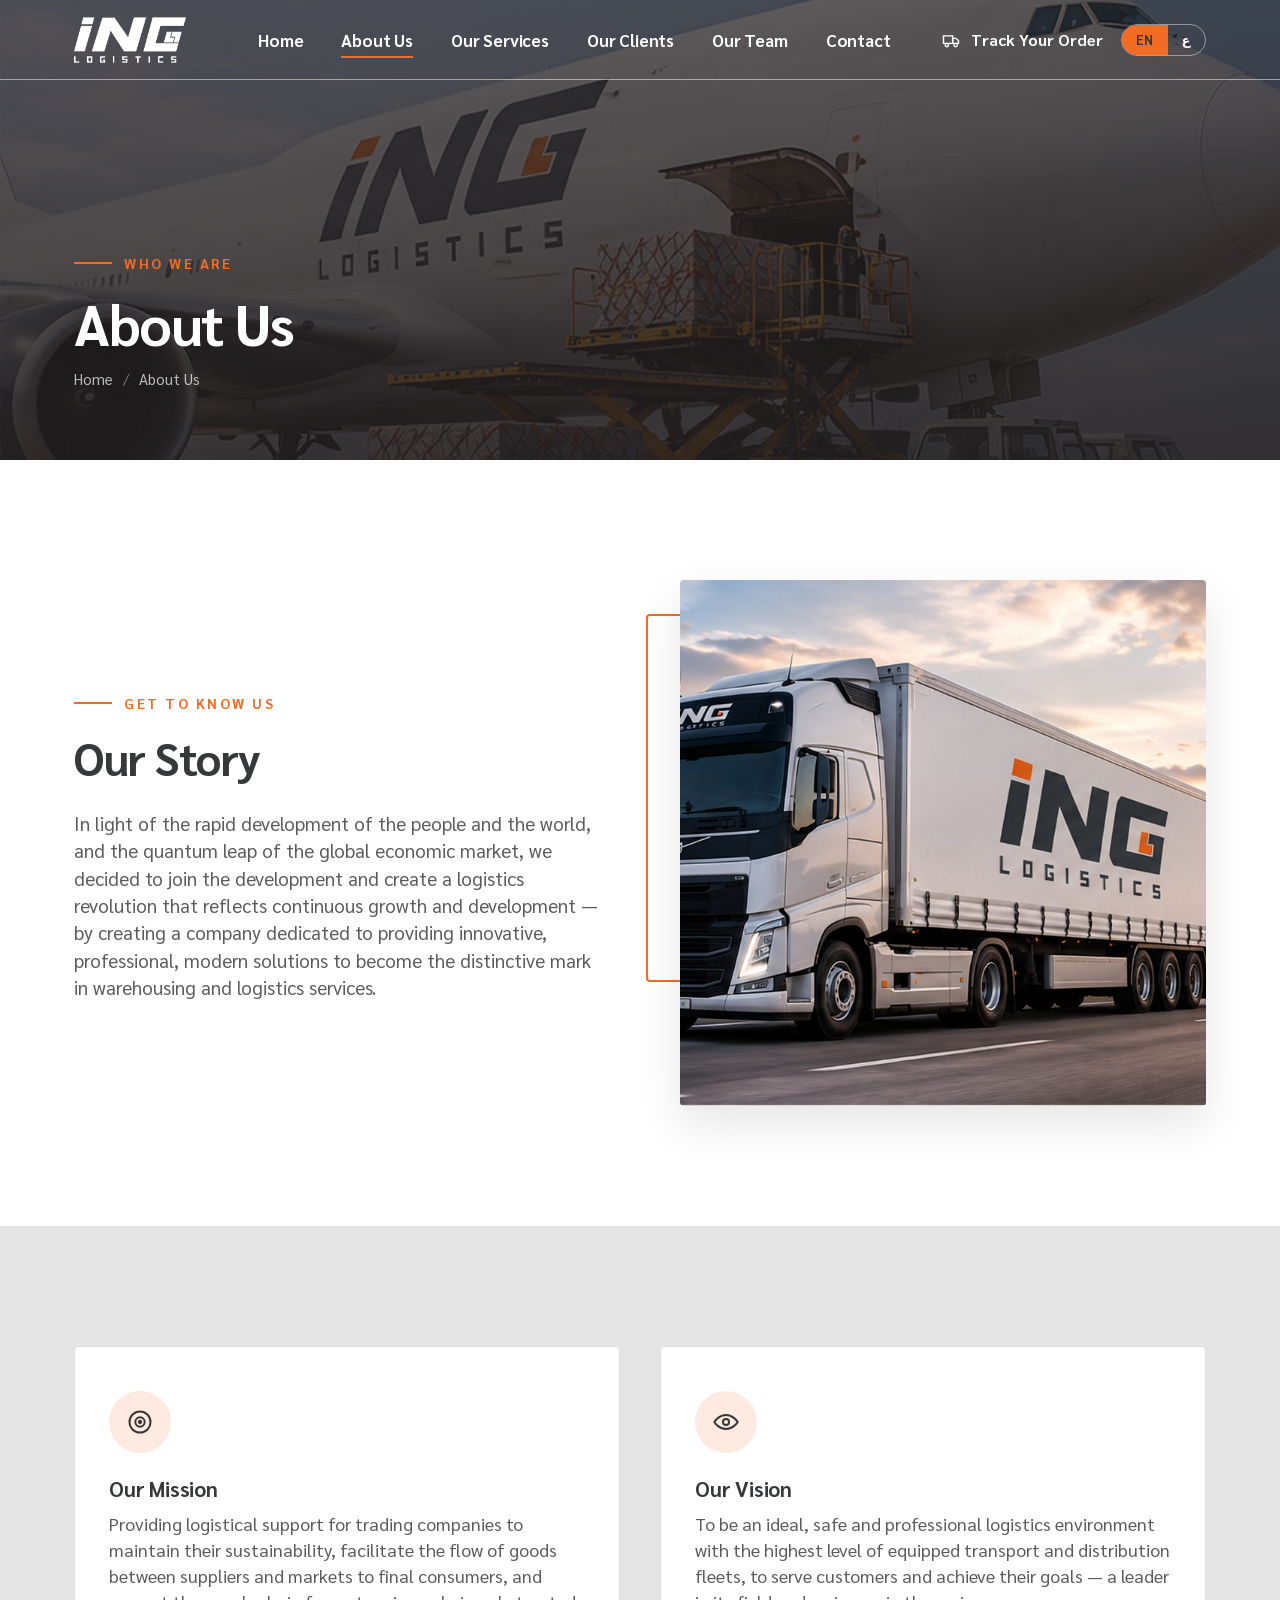
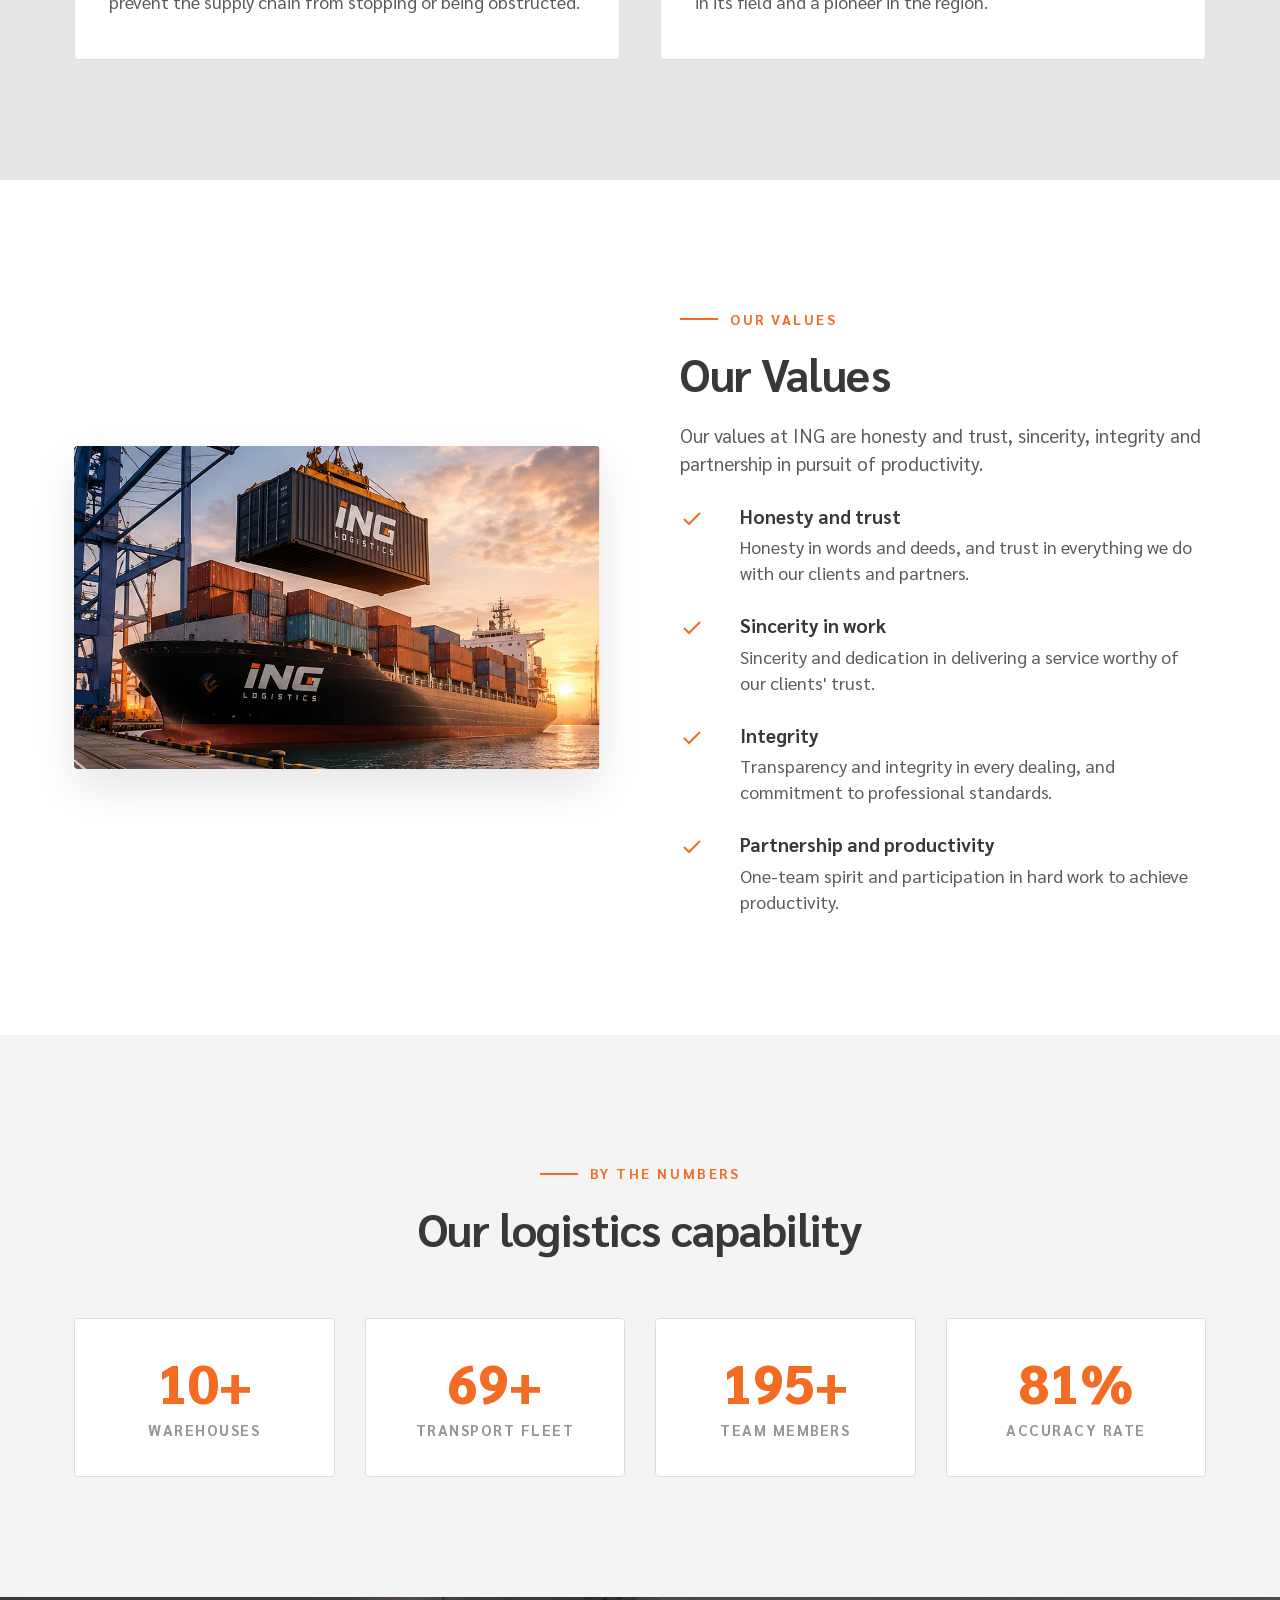
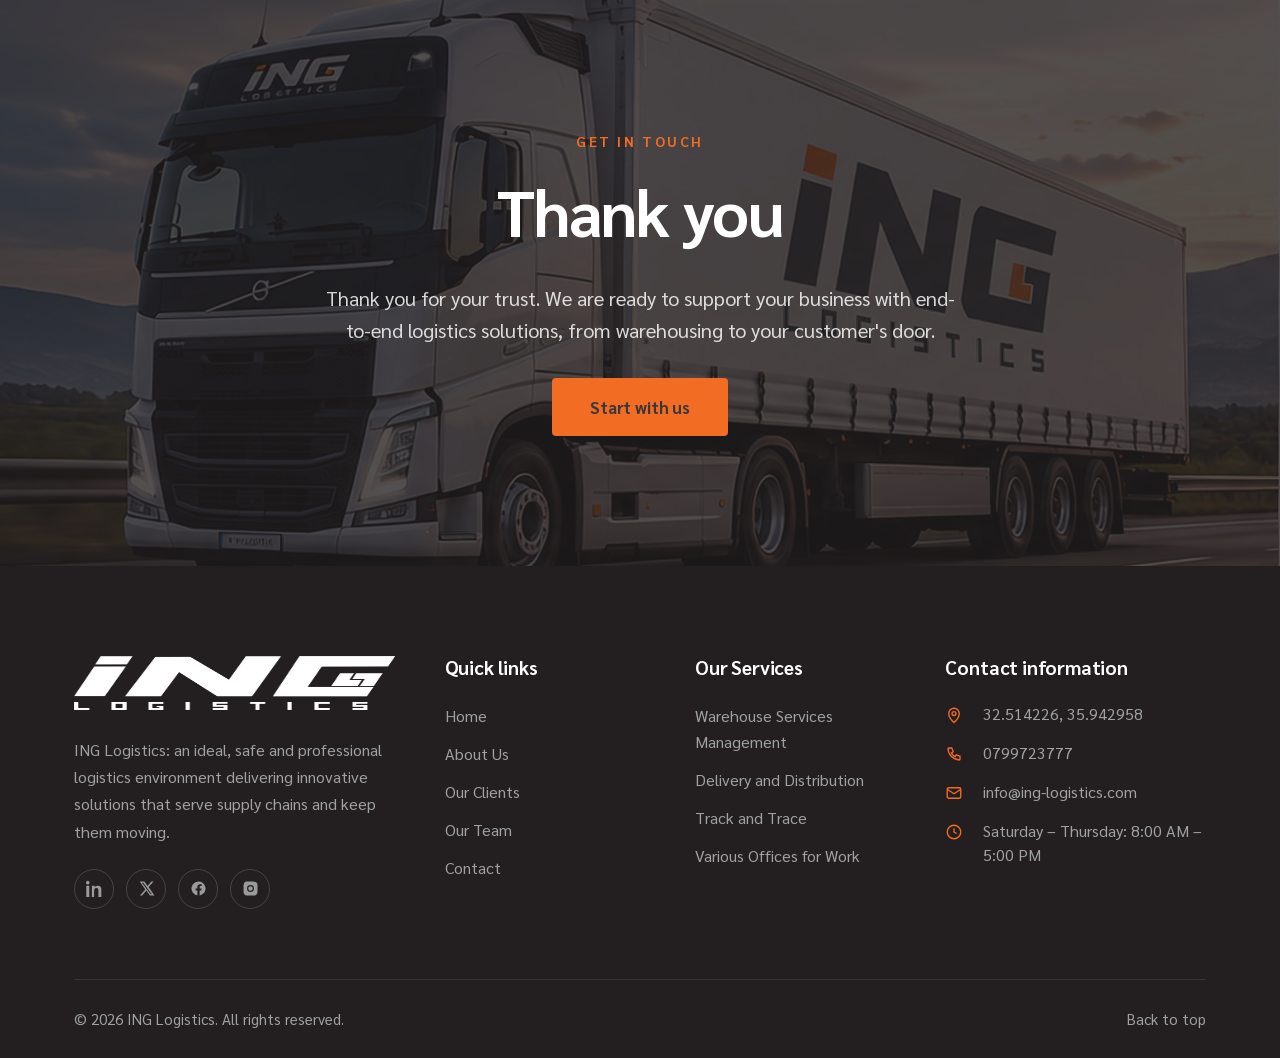
==== commit 6e9851a4: "Apply the brand-refresh guidelines: logo, palette, photography and real contact details `ing logo gu" ====
--- a/about-us.html
+++ b/about-us.html
@@ -234,11 +234,11 @@
         <ul class="footer__contact">
           <li>
             <svg viewBox="0 0 24 24" fill="none" stroke="currentColor" stroke-width="1.8" aria-hidden="true"><path d="M12 22s7-6.2 7-12a7 7 0 1 0-14 0c0 5.8 7 12 7 12z"/><circle cx="12" cy="10" r="2.6"/></svg>
-            <span data-i18n="contact.address">Saudi Arabia</span>
+            <a href="https://maps.google.com/?q=32.51422635237183,35.94295766426107" target="_blank" rel="noopener" dir="ltr" data-i18n="contact.address">32.514226, 35.942958</a>
           </li>
           <li>
             <svg viewBox="0 0 24 24" fill="none" stroke="currentColor" stroke-width="1.8" aria-hidden="true"><path d="M5 4h4l2 5-2.5 1.5a12 12 0 0 0 5 5L15 13l5 2v4a1 1 0 0 1-1 1A16 16 0 0 1 4 5a1 1 0 0 1 1-1z"/></svg>
-            <a href="tel:+966000000000" dir="ltr">+966 00 000 0000</a>
+            <a href="tel:+962799723777" dir="ltr">0799723777</a>
           </li>
           <li>
             <svg viewBox="0 0 24 24" fill="none" stroke="currentColor" stroke-width="1.8" aria-hidden="true"><rect x="3" y="5" width="18" height="14" rx="2"/><path d="M3 7l9 6 9-6"/></svg>
@@ -246,7 +246,7 @@
           </li>
           <li>
             <svg viewBox="0 0 24 24" fill="none" stroke="currentColor" stroke-width="1.8" aria-hidden="true"><circle cx="12" cy="12" r="9"/><path d="M12 7v5l3.5 2"/></svg>
-            <span data-i18n="contact.hours">Sunday – Thursday: 9:00 AM – 6:00 PM</span>
+            <span data-i18n="contact.hours">Saturday – Thursday: 8:00 AM – 5:00 PM</span>
           </li>
         </ul>
       </div>
--- a/assets/css/style.css
+++ b/assets/css/style.css
@@ -1,26 +1,29 @@
 @charset "UTF-8";
 /* ==========================================================================
    ING Logistics — design system
-   Visual language recreated from the live GlobeFarer (Qode) build:
-     accent  #f7c600   dark #1b1b1b   body #5b5b5b   section band #dfdfdf
+   Palette taken from `ing logo guideline new.pdf` (Brand Identity v1.0):
+     orange   #f36c24  (p14 "3.1 Main Logo Colors")
+     charcoal #373839  (p4  "1.1 Design Overview")
+     neutrals #e5e5e5 / #f4f4f4, muted #939598, hairline #dcddde
+   Structure follows the recreated GlobeFarer (Qode) layout: 1400px content
+   grid, header 80px tall and transparent over the hero, 160px section rhythm.
      Latin type: Sarabun (theme font)   Arabic type: Cairo (brochure font)
-     header 80px tall and transparent over the hero, 1400px content grid
    Layout is written with logical properties so the Arabic (RTL) mode mirrors
    without a second stylesheet.
    ========================================================================== */
 
 /* ------------------------------- tokens --------------------------------- */
 :root {
-  --main: #f7c600;
-  --main-hover: #ffd731;
-  --dark: #1b1b1b;
-  --dark-2: #101010;
-  --dark-3: #262626;
+  --main: #f36c24;
+  --main-hover: #f78a50;
+  --dark: #373839;
+  --dark-2: #231f20;
+  --dark-3: #4c4e50;
   --body: #5b5b5b;
-  --muted: #979797;
-  --line: #e6e6e6;
-  --band: #dfdfdf;
-  --soft: #f7f7f7;
+  --muted: #939598;
+  --line: #dcddde;
+  --band: #e5e5e5;
+  --soft: #f4f4f4;
   --white: #fff;
 
   --container: 1400px;
@@ -109,7 +112,7 @@
 .section--tight { padding: 80px 0; }
 .section--band { background: var(--band); }
 .section--soft { background: var(--soft); }
-.section--dark { background: var(--dark); color: #c9c9c9; }
+.section--dark { background: var(--dark); color: #c9cbcc; }
 .section--dark h1, .section--dark h2, .section--dark h3, .section--dark h4 { color: var(--white); }
 .section--flush { padding: 0; }
 
@@ -413,10 +416,10 @@
   content: "";
   position: absolute;
   inset: 0;
-  background: linear-gradient(90deg, rgba(12, 12, 12, .88) 0%, rgba(12, 12, 12, .62) 46%, rgba(12, 12, 12, .3) 100%);
+  background: linear-gradient(90deg, rgba(35, 31, 32, .88) 0%, rgba(35, 31, 32, .62) 46%, rgba(35, 31, 32, .3) 100%);
 }
 html[dir="rtl"] .hero__slide::after {
-  background: linear-gradient(270deg, rgba(12, 12, 12, .88) 0%, rgba(12, 12, 12, .62) 46%, rgba(12, 12, 12, .3) 100%);
+  background: linear-gradient(270deg, rgba(35, 31, 32, .88) 0%, rgba(35, 31, 32, .62) 46%, rgba(35, 31, 32, .3) 100%);
 }
 
 .hero__inner { position: relative; z-index: 2; }
@@ -502,7 +505,7 @@
   content: "";
   position: absolute;
   inset: 0;
-  background: linear-gradient(180deg, rgba(12, 12, 12, .72), rgba(12, 12, 12, .88));
+  background: linear-gradient(180deg, rgba(35, 31, 32, .72), rgba(35, 31, 32, .88));
 }
 .page-head__inner { position: relative; z-index: 2; }
 .page-head__title { color: var(--white); margin-bottom: 12px; }
@@ -560,7 +563,7 @@
   height: 62px;
   display: grid;
   place-items: center;
-  background: rgba(247, 198, 0, .14);
+  background: rgba(243, 108, 36, .14);
   color: var(--dark);
   border-radius: 50%;
   margin-bottom: 24px;
@@ -575,7 +578,7 @@
   inset-inline-end: 26px;
   font-size: 40px;
   font-weight: 800;
-  color: rgba(27, 27, 27, .06);
+  color: rgba(55, 56, 57, .07);
   line-height: 1;
 }
 
@@ -593,7 +596,7 @@
   font-weight: 800;
   line-height: 1;
   color: transparent;
-  -webkit-text-stroke: 1.5px rgba(27, 27, 27, .25);
+  -webkit-text-stroke: 1.5px rgba(55, 56, 57, .38);
 }
 .feature__body h3 { font-size: 28px; margin-bottom: 12px; }
 .feature__body p { margin-bottom: 0; font-size: 19px; }
@@ -606,7 +609,7 @@
   overflow: hidden;
   text-align: center;
 }
-.band::after { content: ""; position: absolute; inset: 0; background: rgba(12, 12, 12, .78); }
+.band::after { content: ""; position: absolute; inset: 0; background: rgba(35, 31, 32, .78); }
 .band__inner { position: relative; z-index: 2; max-width: 900px; margin-inline: auto; }
 .band blockquote {
   margin: 0 0 30px;
@@ -685,7 +688,7 @@
 .field input:focus, .field textarea:focus, .field select:focus {
   outline: 0;
   border-color: var(--main);
-  box-shadow: 0 0 0 3px rgba(247, 198, 0, .22);
+  box-shadow: 0 0 0 3px rgba(243, 108, 36, .25);
 }
 .form__note { font-size: 14px; color: var(--muted); }
 .form__status { font-size: 16px; font-weight: 700; color: var(--dark); }
@@ -724,7 +727,7 @@
 .accordion__panel > div { padding-block-end: 26px; font-size: 18px; max-width: 900px; }
 
 /* --------------------------------- footer ------------------------------- */
-.footer { background: var(--dark-2); color: #9a9a9a; padding-block: 90px 0; }
+.footer { background: var(--dark-2); color: #9fa1a3; padding-block: 90px 0; }
 .footer__grid { display: grid; grid-template-columns: 1.6fr 1fr 1fr 1.3fr; gap: 50px; padding-block-end: 70px; }
 .footer__logo { height: 54px; margin-bottom: 26px; }
 .footer h3 { color: var(--white); font-size: 19px; margin-bottom: 24px; }
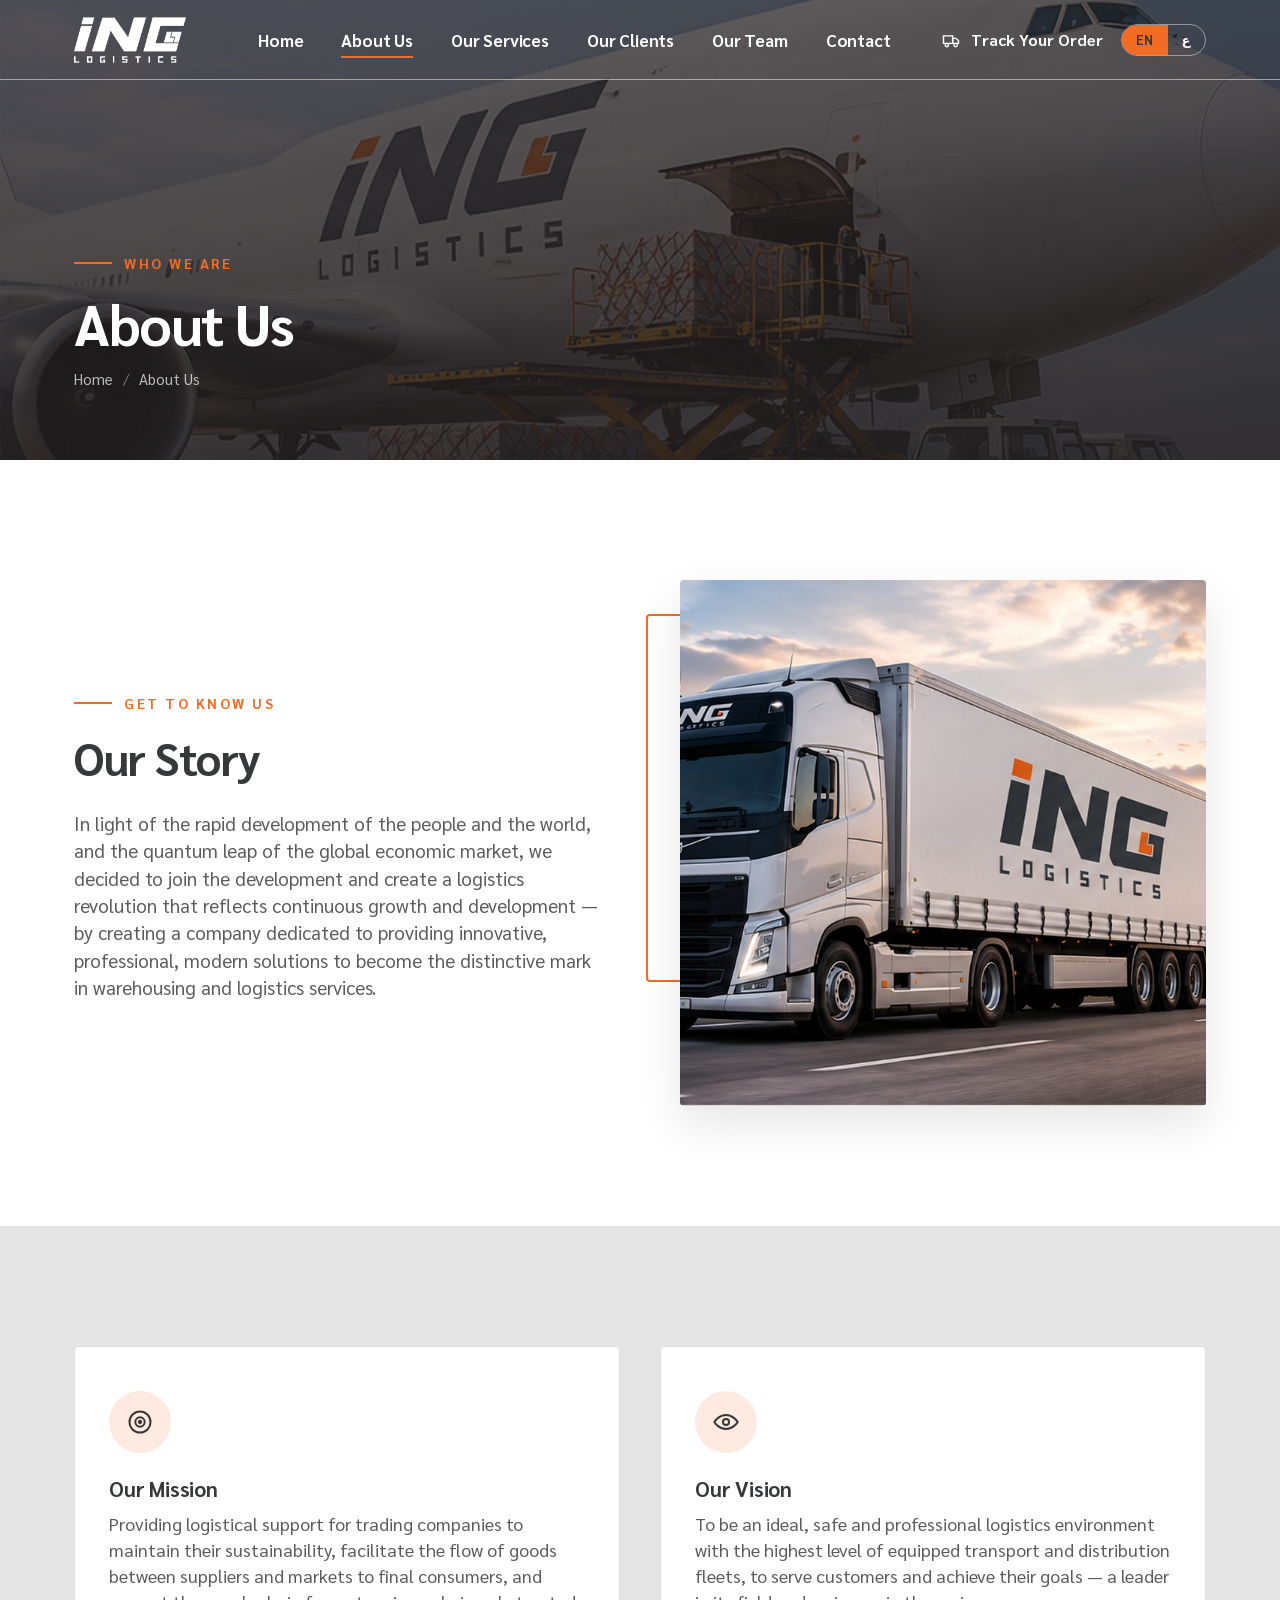
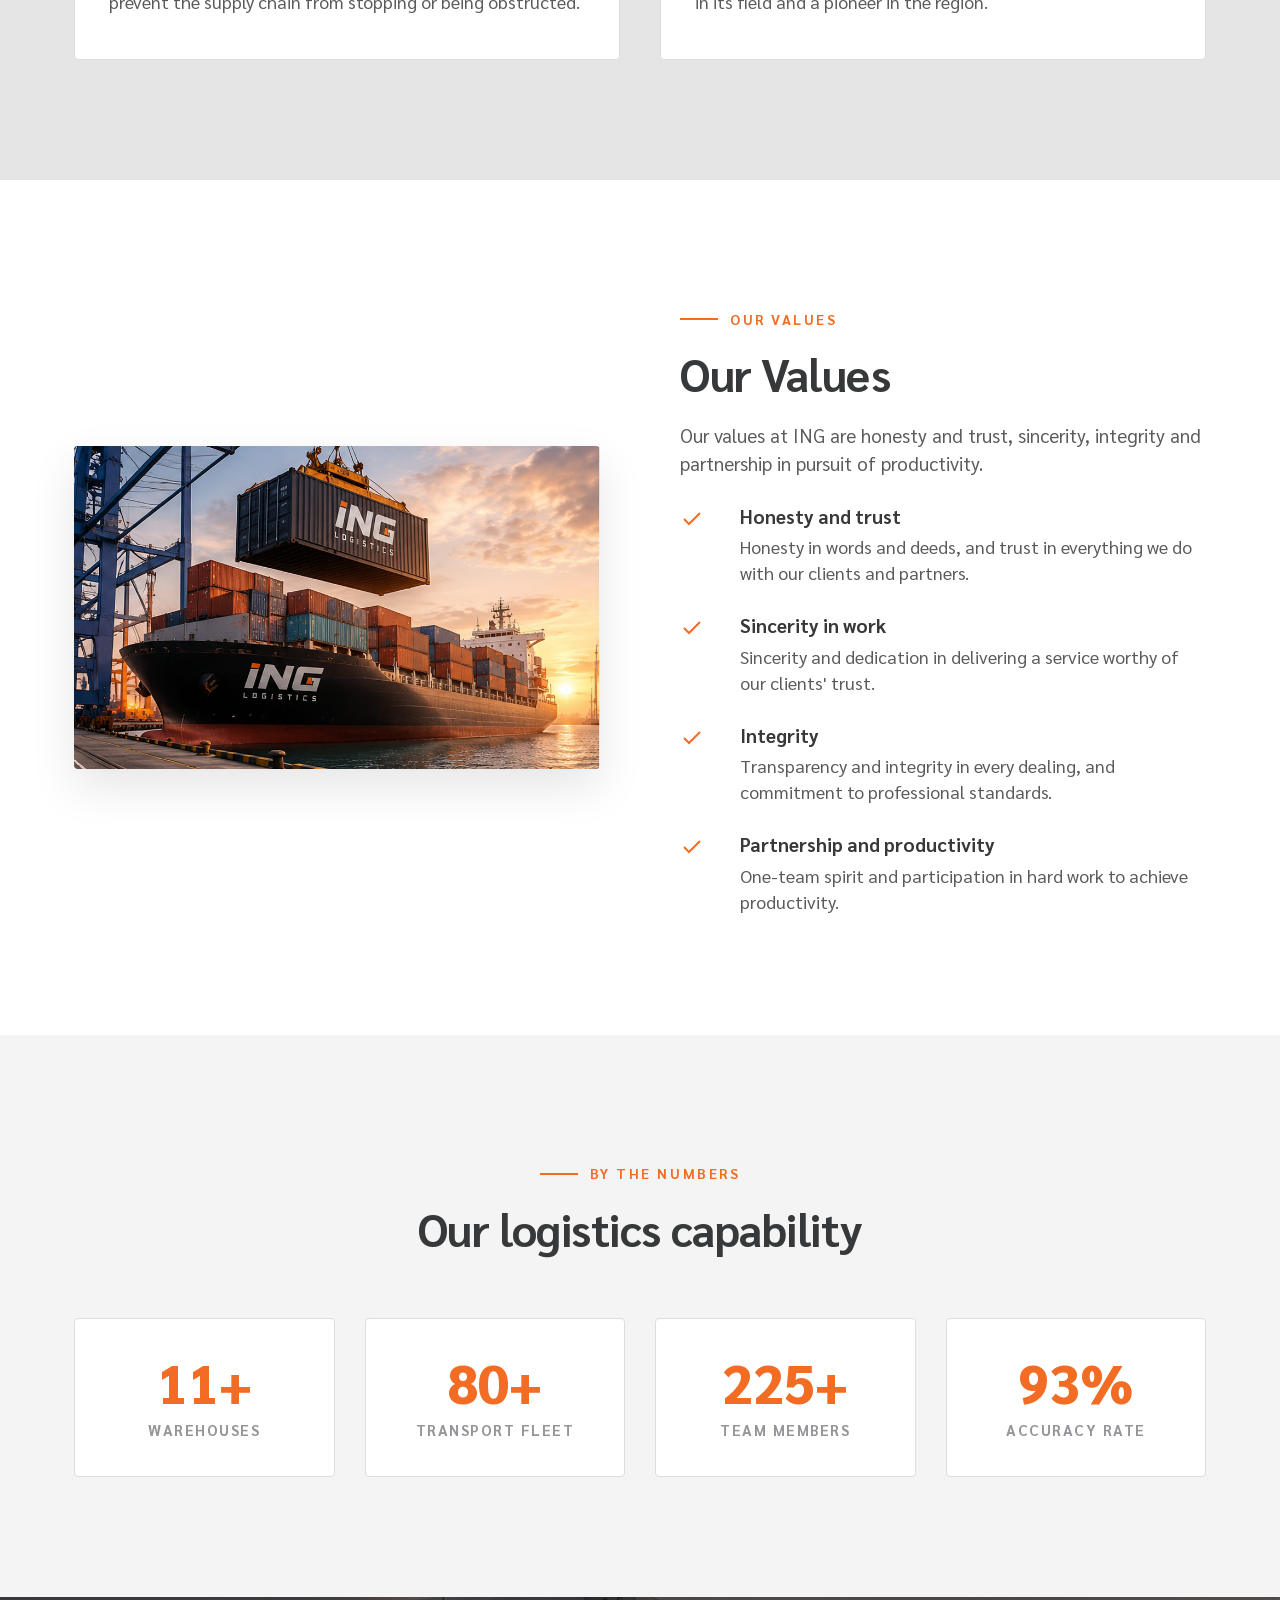
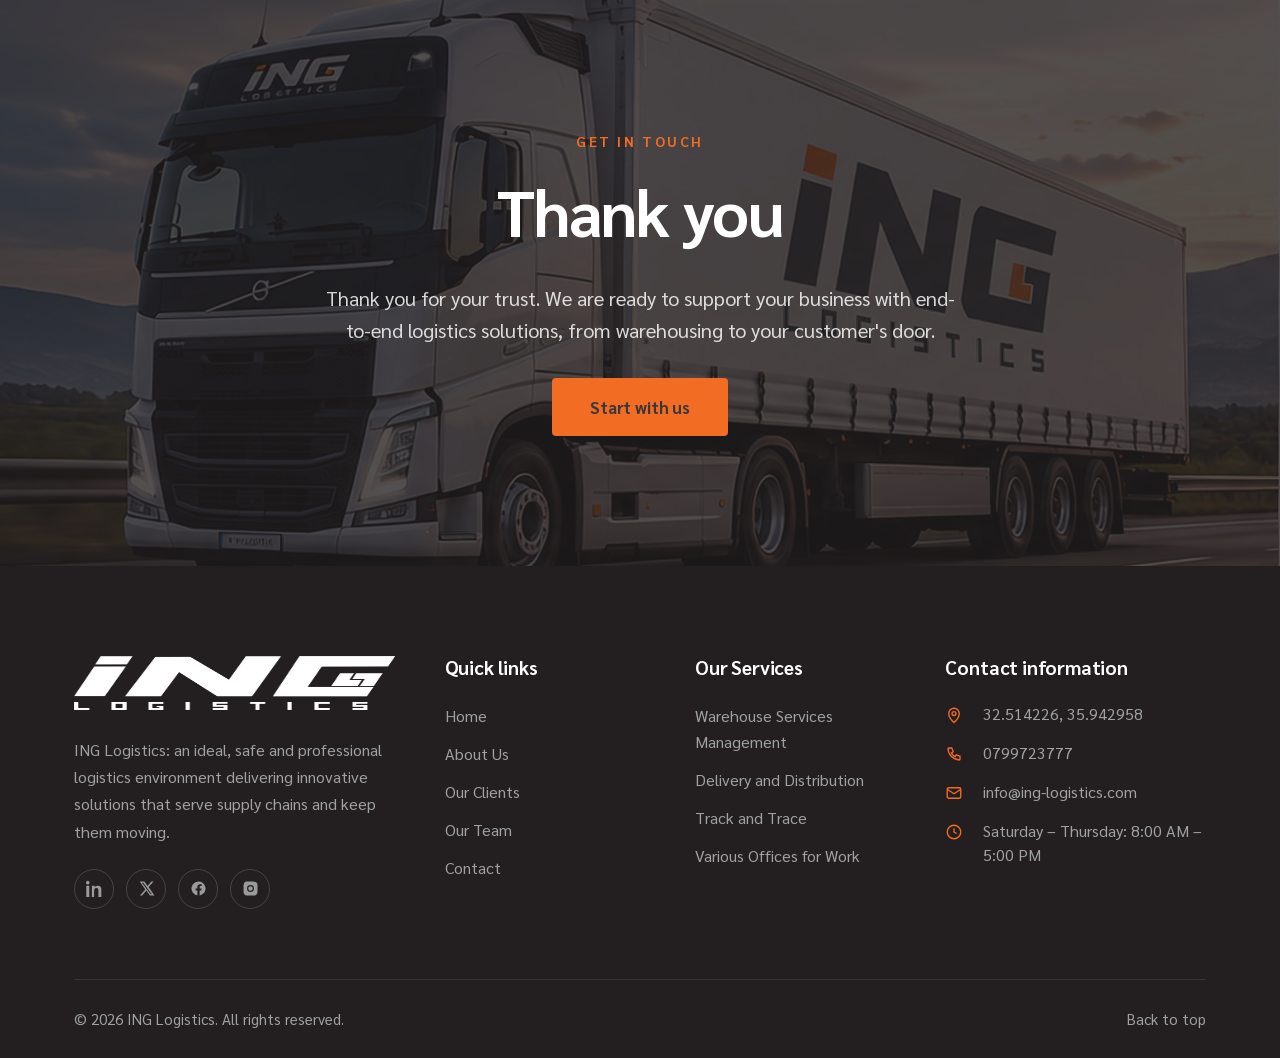
==== commit 71c63e81: "Add an unlinked admin screen for editing the site's text and photos admin.html signs in as ing-logis" ====
--- a/about-us.html
+++ b/about-us.html
@@ -19,8 +19,8 @@
 <header class="header">
   <div class="header__inner">
     <a class="header__logo" href="index.html" aria-label="ING Logistics — home">
-      <img class="logo-light" src="assets/logo/ing-logo-light.png" alt="ING Logistics" width="389" height="160">
-      <img class="logo-dark" src="assets/logo/ing-logo-dark.png" alt="" width="389" height="160" aria-hidden="true">
+      <img class="logo-light" data-cimg="logo.header.light" src="assets/logo/ing-logo-light.png" alt="ING Logistics" width="389" height="160">
+      <img class="logo-dark" data-cimg="logo.header.dark" src="assets/logo/ing-logo-dark.png" alt="" width="389" height="160" aria-hidden="true">
     </a>
 
     <nav class="nav" aria-label="Primary">
@@ -67,7 +67,7 @@
 
 <main id="main">
 
-  <section class="page-head" style="background-image:url('assets/img/services-hero.jpg')">
+  <section class="page-head" data-cimg="about.pagehead" style="background-image:url('assets/img/services-hero.jpg')">
     <div class="page-head__inner container">
       <span class="eyebrow" data-i18n="about.eyebrow">Who we are</span>
       <h1 class="page-head__title" data-i18n="about.title">About Us</h1>
@@ -83,7 +83,7 @@
     <div class="container">
       <div class="split split--reverse">
         <div class="split__media split__media--offset" data-reveal>
-          <img src="assets/img/story.jpg" alt="ING Logistics operations" width="1400" height="1400" loading="lazy">
+          <img data-cimg="story.photo" src="assets/img/story.jpg" alt="ING Logistics operations" width="1400" height="1400" loading="lazy">
         </div>
         <div class="split__body" data-reveal data-reveal-delay="120">
           <div class="section-head">
@@ -123,7 +123,7 @@
     <div class="container">
       <div class="split">
         <div class="split__media" data-reveal>
-          <img src="assets/img/values.jpg" alt="Warehouse operations at ING Logistics" width="1920" height="1177" loading="lazy">
+          <img data-cimg="values.photo" src="assets/img/values.jpg" alt="Warehouse operations at ING Logistics" width="1920" height="1177" loading="lazy">
         </div>
         <div class="split__body" data-reveal data-reveal-delay="120">
           <div class="section-head">
@@ -165,25 +165,25 @@
       </div>
       <div class="stats">
         <div class="stat" data-reveal>
-          <div class="stat__value"><span data-count-to="12"></span><span>+</span></div>
+          <div class="stat__value"><span data-count-to="12" data-cnum="stats.n1"></span><span data-cnum-suffix="stats.n1">+</span></div>
           <div class="stat__label" data-i18n="stats.value1">Warehouses</div>
         </div>
         <div class="stat" data-reveal data-reveal-delay="90">
-          <div class="stat__value"><span data-count-to="85"></span><span>+</span></div>
+          <div class="stat__value"><span data-count-to="85" data-cnum="stats.n2"></span><span data-cnum-suffix="stats.n2">+</span></div>
           <div class="stat__label" data-i18n="stats.value2">Transport fleet</div>
         </div>
         <div class="stat" data-reveal data-reveal-delay="180">
-          <div class="stat__value"><span data-count-to="240"></span><span>+</span></div>
+          <div class="stat__value"><span data-count-to="240" data-cnum="stats.n3"></span><span data-cnum-suffix="stats.n3">+</span></div>
           <div class="stat__label" data-i18n="stats.value3">Team members</div>
         </div>
         <div class="stat" data-reveal data-reveal-delay="270">
-          <div class="stat__value"><span data-count-to="99"></span><span>%</span></div>
+          <div class="stat__value"><span data-count-to="99" data-cnum="stats.n4"></span><span data-cnum-suffix="stats.n4">%</span></div>
           <div class="stat__label" data-i18n="stats.value4">Accuracy rate</div>
         </div>
       </div>
     </div>
   </section>
-  <section class="band" style="background-image:url('assets/img/cta.jpg')">
+  <section class="band" data-cimg="band.cta" style="background-image:url('assets/img/cta.jpg')">
     <div class="band__inner container" data-reveal>
       <span class="eyebrow eyebrow--plain" data-i18n="contact.eyebrow">Get in touch</span>
       <blockquote data-i18n="cta.title" style="font-size:64px">Thank you</blockquote>
@@ -198,7 +198,7 @@
   <div class="container">
     <div class="footer__grid">
       <div>
-        <img class="footer__logo" src="assets/logo/ing-logo-light.png" alt="ING Logistics" width="389" height="160" loading="lazy">
+        <img class="footer__logo" data-cimg="logo.footer" src="assets/logo/ing-logo-light.png" alt="ING Logistics" width="389" height="160" loading="lazy">
         <p data-i18n="footer.about">ING Logistics: an ideal, safe and professional logistics environment delivering innovative solutions that serve supply chains and keep them moving.</p>
         <div class="socials" style="margin-top:24px">
           <a href="#" aria-label="LinkedIn"><svg viewBox="0 0 24 24" fill="currentColor" aria-hidden="true"><path d="M4.98 3.5A2.5 2.5 0 1 1 0 3.5a2.5 2.5 0 0 1 4.98 0zM.4 8.2h4.2V24H.4zM8.3 8.2h4v2.2h.1c.6-1.1 2-2.4 4.1-2.4 4.4 0 5.2 2.9 5.2 6.6V24h-4.2v-8.3c0-2 0-4.5-2.8-4.5s-3.2 2.2-3.2 4.4V24H8.3z"/></svg></a>
@@ -238,11 +238,11 @@
           </li>
           <li>
             <svg viewBox="0 0 24 24" fill="none" stroke="currentColor" stroke-width="1.8" aria-hidden="true"><path d="M5 4h4l2 5-2.5 1.5a12 12 0 0 0 5 5L15 13l5 2v4a1 1 0 0 1-1 1A16 16 0 0 1 4 5a1 1 0 0 1 1-1z"/></svg>
-            <a href="tel:+962799723777" dir="ltr">0799723777</a>
+            <a href="tel:+962799723777" dir="ltr" data-ctext="contact.phone">0799723777</a>
           </li>
           <li>
             <svg viewBox="0 0 24 24" fill="none" stroke="currentColor" stroke-width="1.8" aria-hidden="true"><rect x="3" y="5" width="18" height="14" rx="2"/><path d="M3 7l9 6 9-6"/></svg>
-            <a href="mailto:info@ing-logistics.com" dir="ltr">info@ing-logistics.com</a>
+            <a href="mailto:info@ing-logistics.com" dir="ltr" data-ctext="contact.email">info@ing-logistics.com</a>
           </li>
           <li>
             <svg viewBox="0 0 24 24" fill="none" stroke="currentColor" stroke-width="1.8" aria-hidden="true"><circle cx="12" cy="12" r="9"/><path d="M12 7v5l3.5 2"/></svg>
@@ -264,6 +264,8 @@
 </button>
 
 <script src="assets/js/i18n.js"></script>
+<script src="assets/js/content.js"></script>
+<script src="assets/js/content-apply.js"></script>
 <script src="assets/js/main.js"></script>
 </body>
 </html>
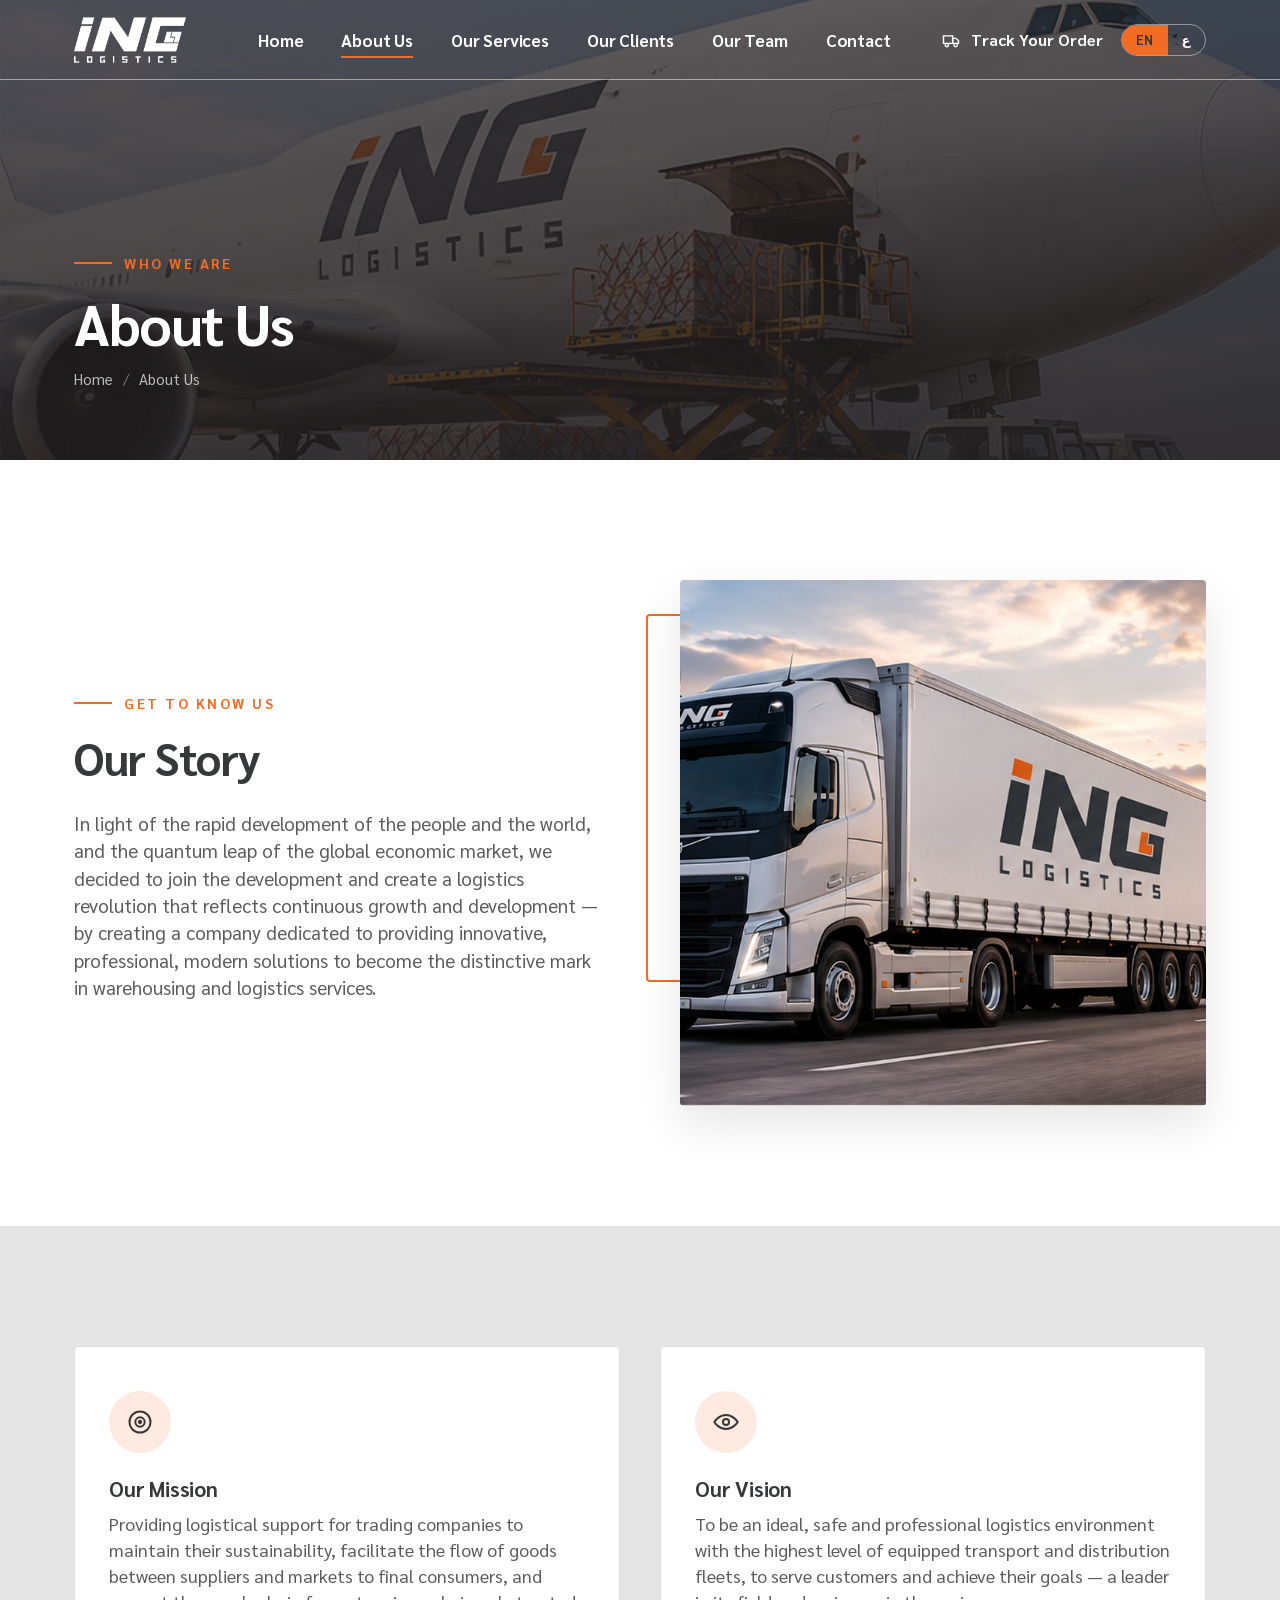
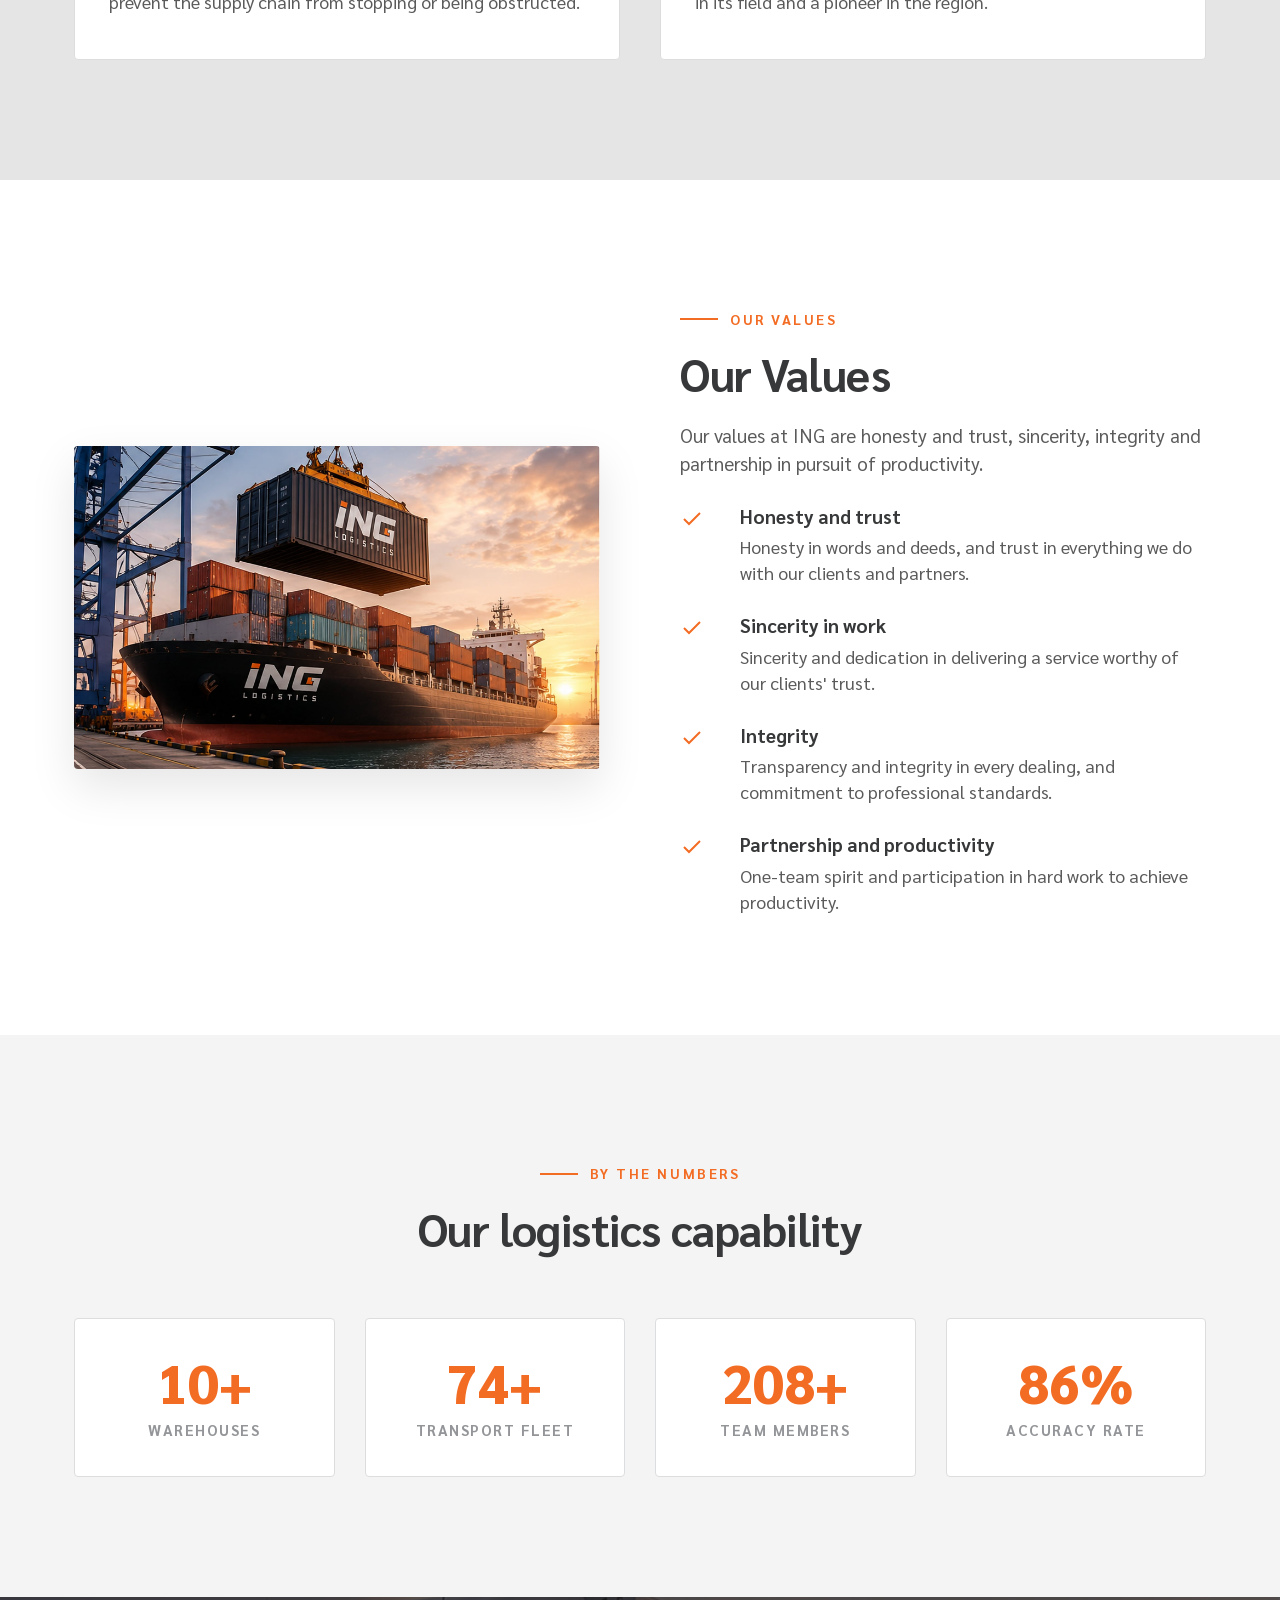
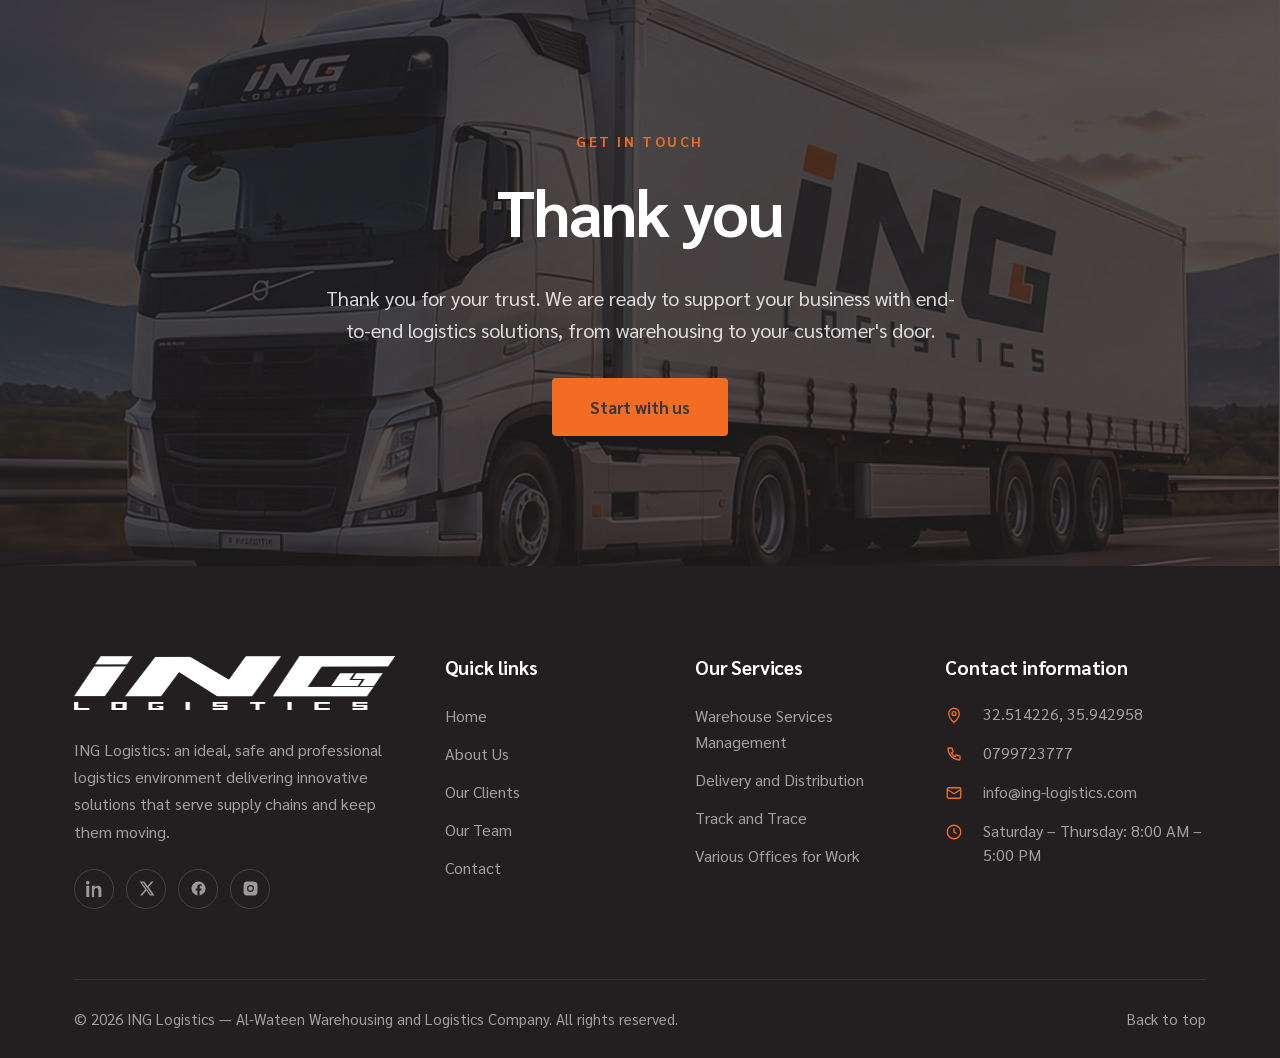
==== commit 23338d96: "update" ====
--- a/about-us.html
+++ b/about-us.html
@@ -253,7 +253,7 @@
     </div>
 
     <div class="footer__bottom">
-      <span>&copy; <span data-year>2026</span> ING Logistics. <span data-i18n="footer.copyright">All rights reserved.</span></span>
+      <span>&copy; <span data-year>2026</span> ING Logistics — <span class="footer__legal" data-ctext="footer.legalName">Al-Wateen Warehousing and Logistics Company</span>. <span data-i18n="footer.copyright">All rights reserved.</span></span>
       <a href="#main" data-i18n="footer.backToTop">Back to top</a>
     </div>
   </div>
--- a/assets/css/style.css
+++ b/assets/css/style.css
@@ -601,6 +601,153 @@
 .feature__body h3 { font-size: 28px; margin-bottom: 12px; }
 .feature__body p { margin-bottom: 0; font-size: 19px; }
 
+/* --------------------- service packages, scope & rates ------------------- */
+/* the proposal's own vocabulary: check-lists, scope columns, package cards,
+   rate tables, chips and a "coming soon" ribbon */
+.cards.cards--3 { grid-template-columns: repeat(3, 1fr); }
+
+.checklist { list-style: none; margin: 0; padding: 0; display: grid; gap: 12px; }
+.checklist li { display: grid; grid-template-columns: 20px 1fr; gap: 12px; align-items: start; font-size: 17px; }
+.checklist svg { width: 18px; height: 18px; color: var(--main); margin-block-start: 4px; }
+
+.scope-grid, .packages, .addons, .terms {
+  display: grid;
+  /* min() keeps the track from ever exceeding the container on very narrow
+     screens, which would otherwise introduce horizontal overflow */
+  grid-template-columns: repeat(auto-fit, minmax(min(320px, 100%), 1fr));
+  gap: 30px;
+}
+
+.scope {
+  background: var(--white);
+  border: 1px solid var(--line);
+  border-radius: var(--radius);
+  padding: 40px 34px;
+  display: flex;
+  flex-direction: column;
+}
+.scope h3 { font-size: 21px; margin-bottom: 20px; }
+.scope__focus { margin-block-start: auto; padding-block-start: 22px; border-top: 1px solid var(--line); font-size: 15px; font-weight: 700; color: var(--dark); }
+.scope__note { margin-block-start: 18px; font-size: 15px; color: var(--muted); }
+
+.package {
+  background: var(--white);
+  border: 1px solid var(--line);
+  border-radius: var(--radius);
+  padding: 40px 34px;
+  position: relative;
+  overflow: hidden;
+}
+.package::before {
+  content: "";
+  position: absolute;
+  inset-block-start: 0;
+  inset-inline-start: 0;
+  width: 100%;
+  height: 3px;
+  background: var(--main);
+}
+.package__num { font-size: 38px; font-weight: 800; line-height: 1; color: var(--main); margin-bottom: 12px; }
+.package__title { font-size: 24px; margin-bottom: 6px; }
+.package__subtitle { display: block; font-size: 13px; font-weight: 700; letter-spacing: .12em; text-transform: uppercase; color: var(--muted); margin-bottom: 26px; }
+.package__label { display: block; font-size: 13px; font-weight: 700; letter-spacing: .12em; text-transform: uppercase; color: var(--dark); margin-bottom: 14px; }
+.package__block { margin-block-start: 28px; padding-block-start: 24px; border-top: 1px solid var(--line); }
+.package__note { margin-block-start: 20px; font-size: 14px; color: var(--muted); }
+.package__footnote { margin-block-start: 34px; font-size: 15px; color: var(--muted); }
+
+.addon {
+  display: grid;
+  grid-template-columns: 88px 1fr;
+  gap: 22px;
+  align-items: center;
+  background: var(--white);
+  border: 1px solid var(--line);
+  border-radius: var(--radius);
+  padding: 20px;
+  transition: transform .4s var(--ease), box-shadow .4s var(--ease);
+}
+.addon:hover { transform: translateY(-6px); box-shadow: var(--shadow); }
+.addon__media { border-radius: 50%; overflow: hidden; background: var(--soft); }
+.addon__media img { width: 88px; height: 88px; object-fit: cover; }
+.addon h3 { font-size: 19px; margin: 0; }
+
+.dot-list { list-style: none; margin: 0; padding: 0; display: grid; gap: 10px; font-size: 16px; }
+.dot-list li { display: grid; grid-template-columns: 14px 1fr; gap: 12px; align-items: start; }
+.dot-list li::before { content: ""; width: 6px; height: 6px; border-radius: 50%; background: var(--main); margin-block-start: 9px; }
+
+.chips { display: flex; flex-wrap: wrap; gap: 12px; margin-block-start: 26px; }
+.chips.chips--tight { margin-block-start: 0; }
+.chip {
+  display: inline-flex;
+  align-items: center;
+  gap: 10px;
+  padding: 10px 18px;
+  background: var(--white);
+  border: 1px solid var(--line);
+  border-radius: 100px;
+  font-size: 15px;
+  font-weight: 700;
+  color: var(--dark);
+}
+.chip svg { width: 16px; height: 16px; color: var(--main); }
+
+.badge {
+  display: inline-flex;
+  align-items: center;
+  gap: 8px;
+  padding: 7px 16px;
+  border-radius: 100px;
+  background: rgba(243, 108, 36, .14);
+  color: var(--main);
+  font-size: 13px;
+  font-weight: 700;
+  letter-spacing: .1em;
+  text-transform: uppercase;
+}
+html[data-lang="ar"] .badge { letter-spacing: normal; }
+
+.wide-media { border-radius: var(--radius); overflow: hidden; box-shadow: var(--shadow); margin-bottom: 60px; }
+.wide-media img { width: 100%; }
+
+.term { border-inline-start: 2px solid var(--main); padding-inline-start: 22px; }
+.term h3 { font-size: 18px; margin-bottom: 8px; }
+.term p { font-size: 17px; margin: 0; }
+
+.table-wrap { overflow-x: auto; border: 1px solid var(--line); border-radius: var(--radius); background: var(--white); }
+.table-wrap + .table-wrap { margin-block-start: 34px; }
+.rates__table { width: 100%; border-collapse: collapse; font-size: 16px; }
+.rates__table caption {
+  caption-side: top;
+  padding: 26px 24px 20px;
+  text-align: start;
+  font-size: 22px;
+  font-weight: 700;
+  color: var(--dark);
+  letter-spacing: -.01em;
+}
+.rates__table th, .rates__table td { padding: 16px 24px; text-align: start; vertical-align: top; border-bottom: 1px solid var(--line); }
+.rates__table thead th {
+  background: var(--soft);
+  font-size: 13px;
+  font-weight: 700;
+  letter-spacing: .1em;
+  text-transform: uppercase;
+  color: var(--dark);
+  white-space: nowrap;
+}
+.rates__table tbody tr:last-child th, .rates__table tbody tr:last-child td { border-bottom: 0; }
+.rates__table td:first-child, .rates__table tbody th {
+  color: var(--dark);
+  font-weight: 600;
+  font-size: 16px;
+  border-bottom: 1px solid var(--line);
+}
+.rates__table .rates__amount { white-space: nowrap; font-weight: 700; color: var(--dark); }
+.rates__table .rates__basis { color: var(--muted); white-space: nowrap; }
+.rates__table .rates__desc { color: var(--body); }
+.table-note { margin-block-start: 18px; font-size: 15px; color: var(--muted); }
+html[data-lang="ar"] .rates__table thead th { letter-spacing: normal; }
+
 /* ------------------------------- quote band ----------------------------- */
 .band {
   position: relative;
@@ -661,9 +808,14 @@
   display: grid; place-items: center;
   border-radius: 50%;
   background: var(--dark);
+  background-position: center;
+  background-size: cover;
+  background-repeat: no-repeat;
   color: var(--main);
   font-size: 26px; font-weight: 800; letter-spacing: .02em;
 }
+/* a member photo replaces the initials, which stay as the fallback */
+.member__avatar.is-photo { color: transparent; }
 .member h3 { margin-bottom: 6px; font-size: 20px; }
 .member span { font-size: 15px; color: var(--muted); }
 .member p { margin-top: 14px; font-size: 16px; }
@@ -803,6 +955,7 @@
   .display { font-size: 52px; }
   .split { gap: 54px; }
   .cards, .stats { grid-template-columns: repeat(2, 1fr); }
+  .cards.cards--3 { grid-template-columns: repeat(2, 1fr); }
   .team-grid { grid-template-columns: repeat(2, 1fr); }
   .client-grid { grid-template-columns: repeat(4, 1fr); }
   .footer__grid { grid-template-columns: 1fr 1fr; gap: 44px; }
@@ -849,7 +1002,8 @@
   .hero__controls-inner { padding-inline: 0; }
   .hero__counter { display: none; }
   .section { padding: 70px 0; }
-  .cards, .stats, .team-grid { grid-template-columns: 1fr; }
+  .cards, .stats, .team-grid, .cards.cards--3 { grid-template-columns: 1fr; }
+  .scope, .package { padding: 32px 26px; }
   .client-grid { grid-template-columns: repeat(2, 1fr); }
   .form__row { grid-template-columns: 1fr; }
   .feature { grid-template-columns: 1fr; gap: 14px; }
@@ -866,6 +1020,10 @@
   .hero__title { font-size: 29px; }
   .client-grid { grid-template-columns: 1fr; }
   .btn { width: 100%; }
+  .addon { grid-template-columns: 68px 1fr; gap: 16px; }
+  .addon__media img { width: 68px; height: 68px; }
+  .rates__table th, .rates__table td { padding: 14px 16px; }
+  .rates__table caption { padding: 22px 16px 16px; font-size: 19px; }
 }
 
 /* -------------------------------- print --------------------------------- */
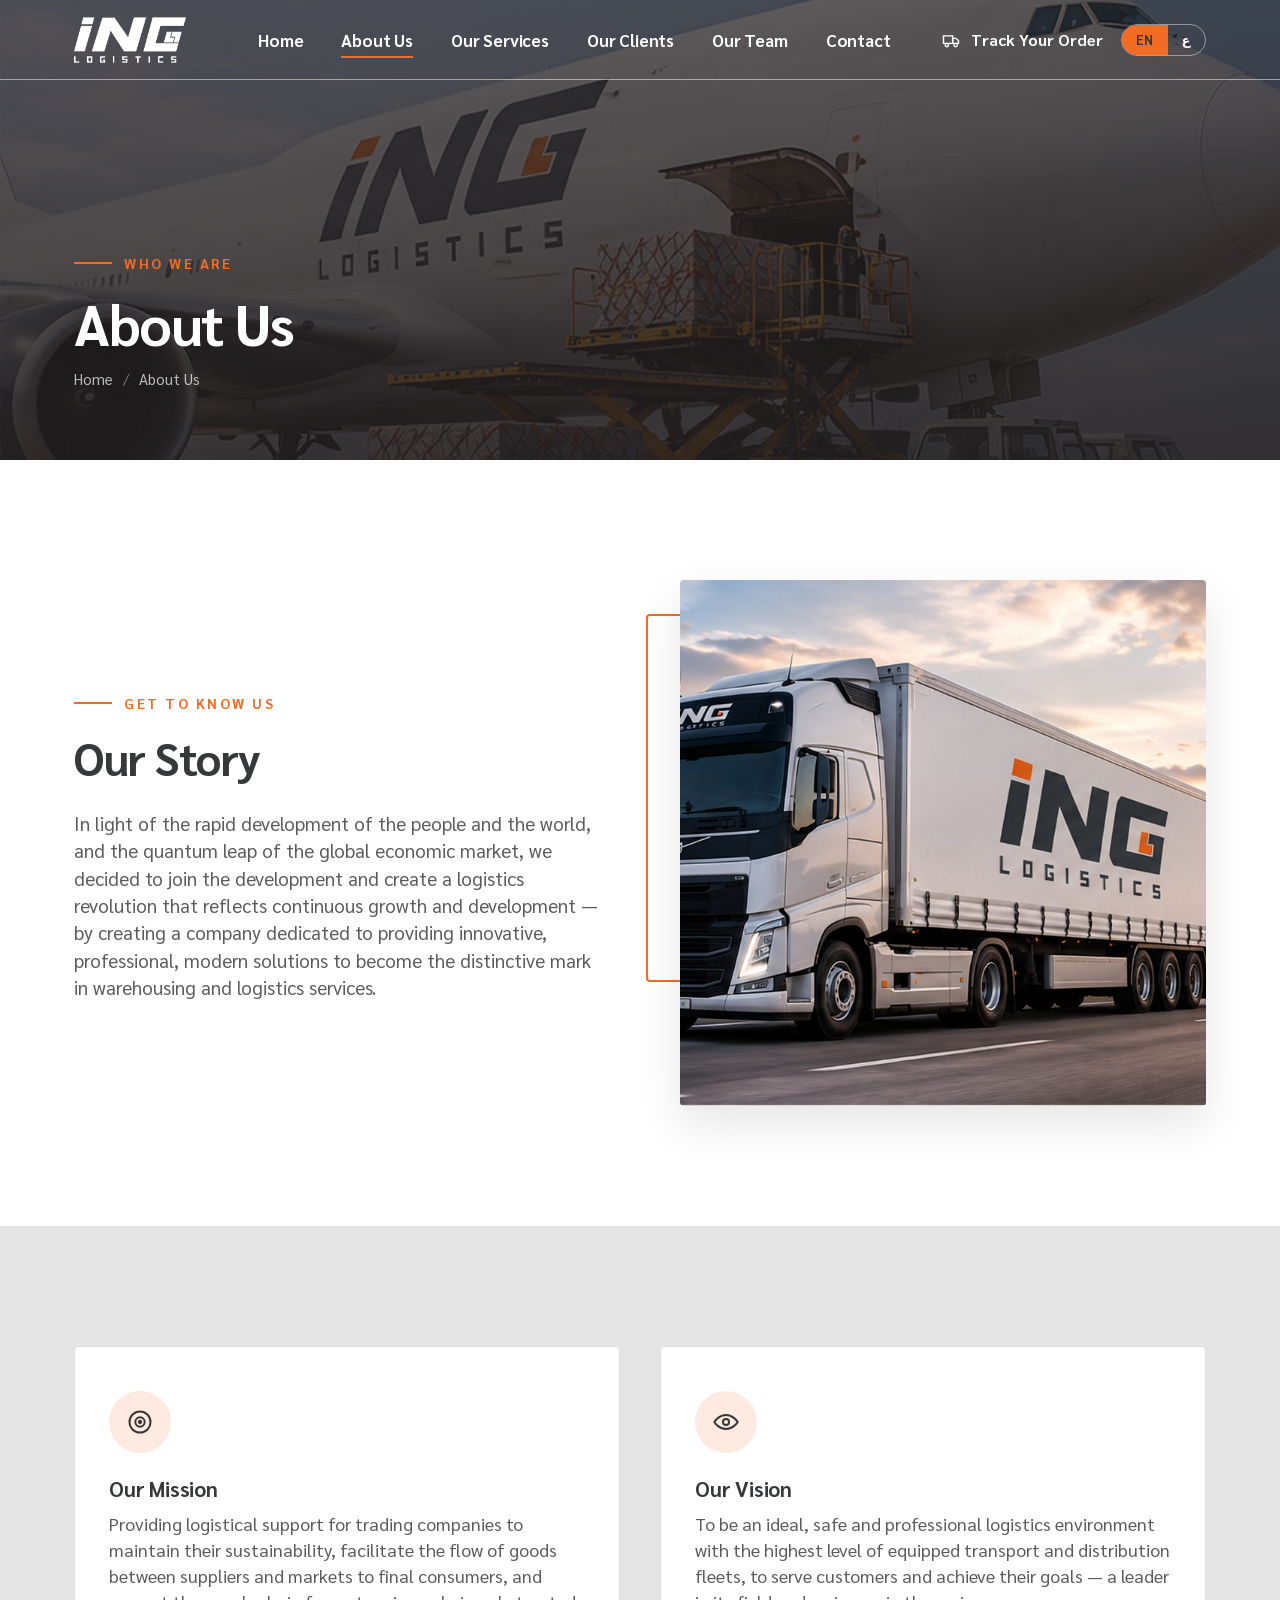
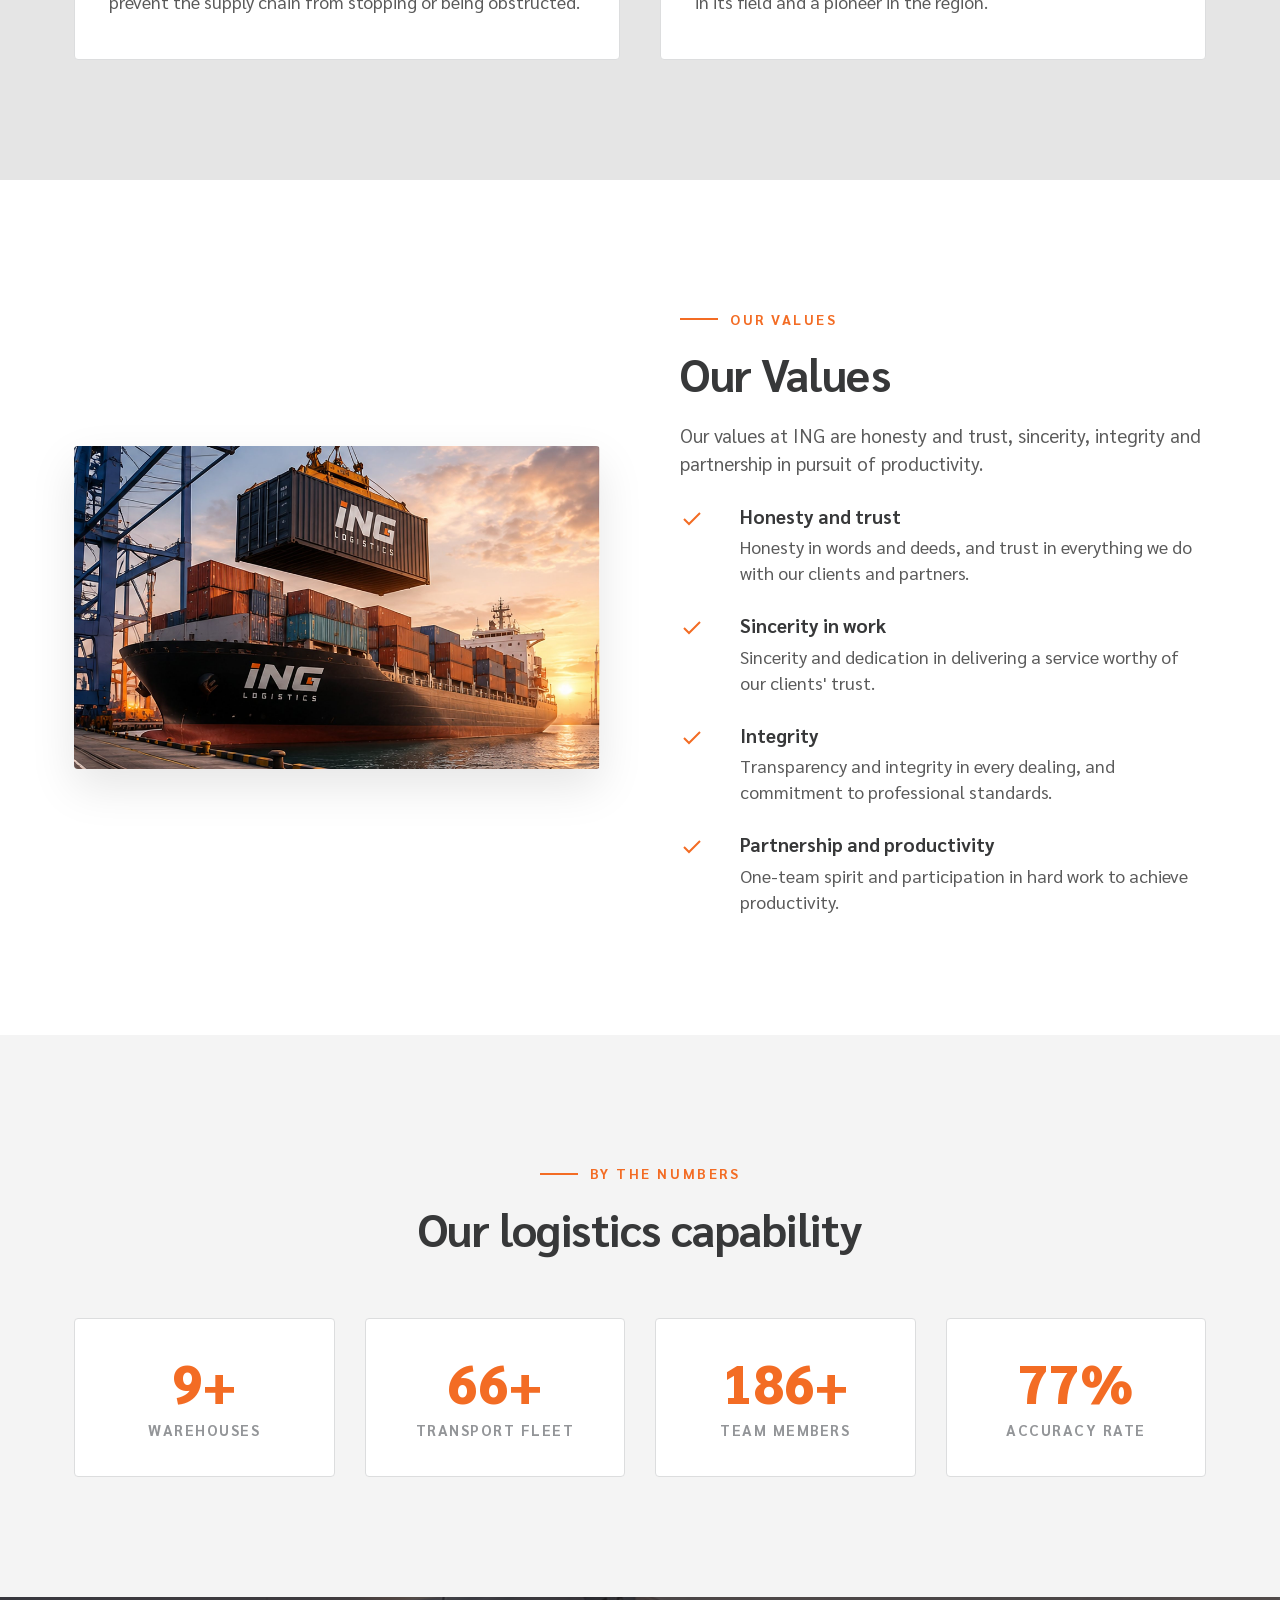
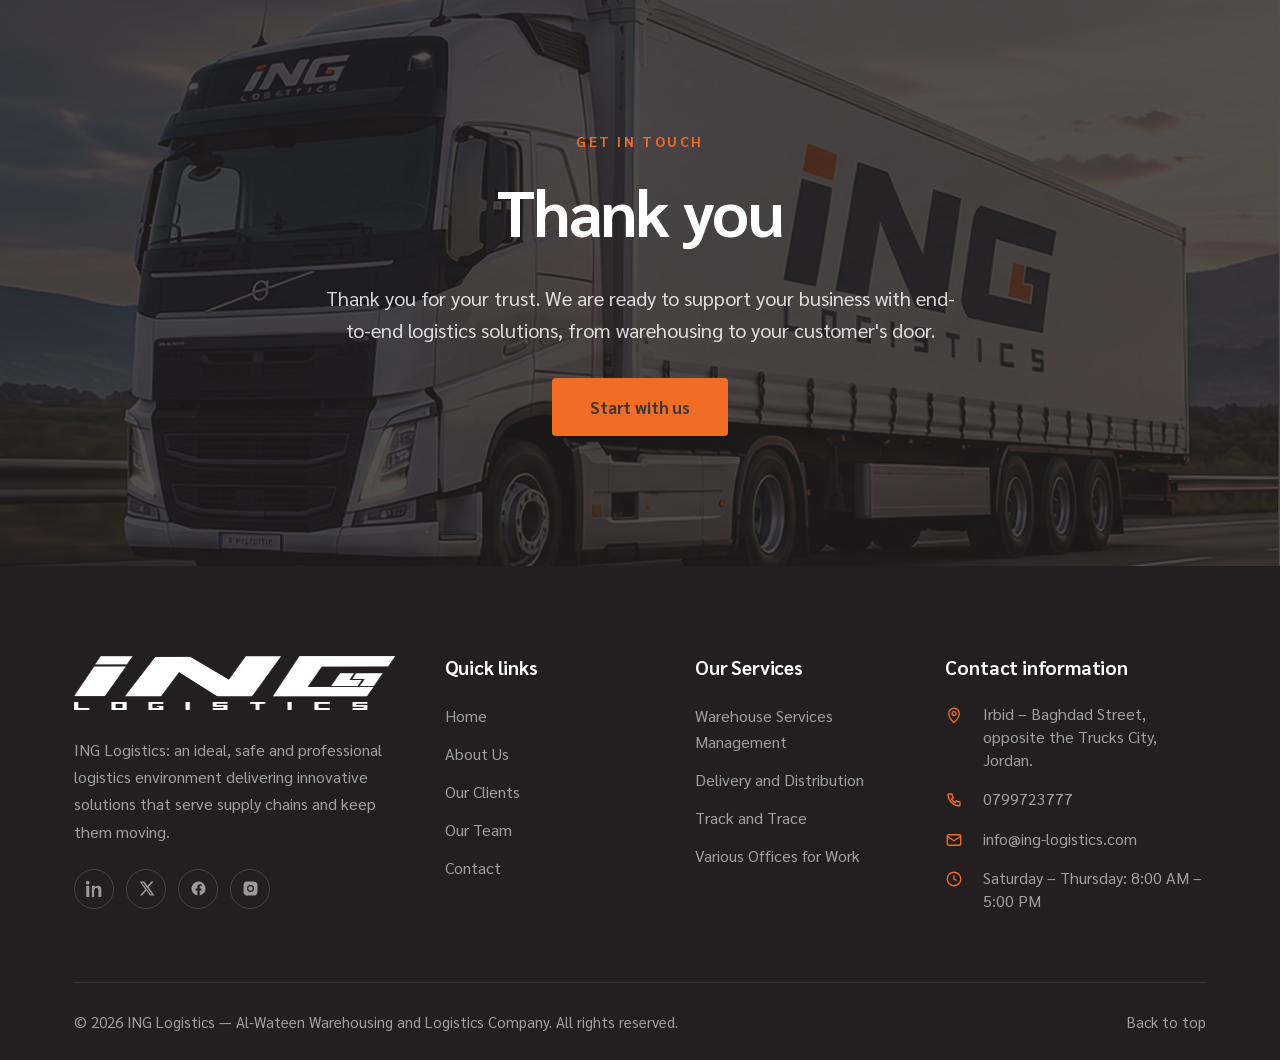
==== commit 589bcd47: "Keep one address: the footer links location.address like the rest of the site The footer showed the " ====
--- a/about-us.html
+++ b/about-us.html
@@ -234,7 +234,7 @@
         <ul class="footer__contact">
           <li>
             <svg viewBox="0 0 24 24" fill="none" stroke="currentColor" stroke-width="1.8" aria-hidden="true"><path d="M12 22s7-6.2 7-12a7 7 0 1 0-14 0c0 5.8 7 12 7 12z"/><circle cx="12" cy="10" r="2.6"/></svg>
-            <a href="https://maps.google.com/?q=32.51422635237183,35.94295766426107" target="_blank" rel="noopener" dir="ltr" data-i18n="contact.address">32.514226, 35.942958</a>
+            <a href="https://maps.google.com/?q=32.51422635237183,35.94295766426107" target="_blank" rel="noopener" data-i18n="location.address">Irbid – Baghdad Street, opposite the Trucks City, Jordan.</a>
           </li>
           <li>
             <svg viewBox="0 0 24 24" fill="none" stroke="currentColor" stroke-width="1.8" aria-hidden="true"><path d="M5 4h4l2 5-2.5 1.5a12 12 0 0 0 5 5L15 13l5 2v4a1 1 0 0 1-1 1A16 16 0 0 1 4 5a1 1 0 0 1 1-1z"/></svg>
--- a/assets/css/style.css
+++ b/assets/css/style.css
@@ -767,6 +767,11 @@
   letter-spacing: -.02em;
 }
 .band cite { font-size: 16px; letter-spacing: .16em; text-transform: uppercase; color: var(--main); font-style: normal; }
+/* planned-launch values under the closing message (proposal slide 16) */
+.values-row { display: grid; grid-template-columns: repeat(auto-fit, minmax(min(170px, 100%), 1fr)); gap: 28px; margin-block-start: 46px; text-align: start; }
+.values-row > div { border-inline-start: 2px solid var(--main); padding-inline-start: 20px; }
+.values-row__num { display: block; font-size: 30px; font-weight: 800; line-height: 1; color: var(--main); margin-bottom: 8px; }
+.values-row strong { display: block; font-size: 20px; font-weight: 700; color: var(--white); }
 
 /* ------------------------------- stats ---------------------------------- */
 .stats { display: grid; grid-template-columns: repeat(4, 1fr); gap: 30px; }
@@ -853,6 +858,20 @@
 .info-list .card__icon svg { width: 22px; height: 22px; }
 .info-list strong { display: block; color: var(--dark); font-size: 18px; margin-bottom: 4px; }
 .info-list a:hover { color: var(--main); }
+
+/* contact cards (proposal slide 16: phone, e-mail, address + a description) */
+.contact-card__value { font-size: 19px; font-weight: 700; color: var(--dark); margin-bottom: 10px; }
+.contact-card__hours { margin-block-start: 16px; font-size: 15px; color: var(--muted); }
+.contact-card__hours strong { display: block; color: var(--dark); margin-bottom: 2px; }
+.form-panel {
+  max-width: 860px;
+  margin-inline: auto;
+  margin-block-start: 56px;
+  background: var(--white);
+  border: 1px solid var(--line);
+  border-radius: var(--radius);
+  padding: 46px;
+}
 
 /* --------------------------------- accordion ---------------------------- */
 .accordion { border-top: 1px solid var(--line); }
@@ -1004,6 +1023,7 @@
   .section { padding: 70px 0; }
   .cards, .stats, .team-grid, .cards.cards--3 { grid-template-columns: 1fr; }
   .scope, .package { padding: 32px 26px; }
+  .form-panel { padding: 28px 22px; margin-block-start: 40px; }
   .client-grid { grid-template-columns: repeat(2, 1fr); }
   .form__row { grid-template-columns: 1fr; }
   .feature { grid-template-columns: 1fr; gap: 14px; }
